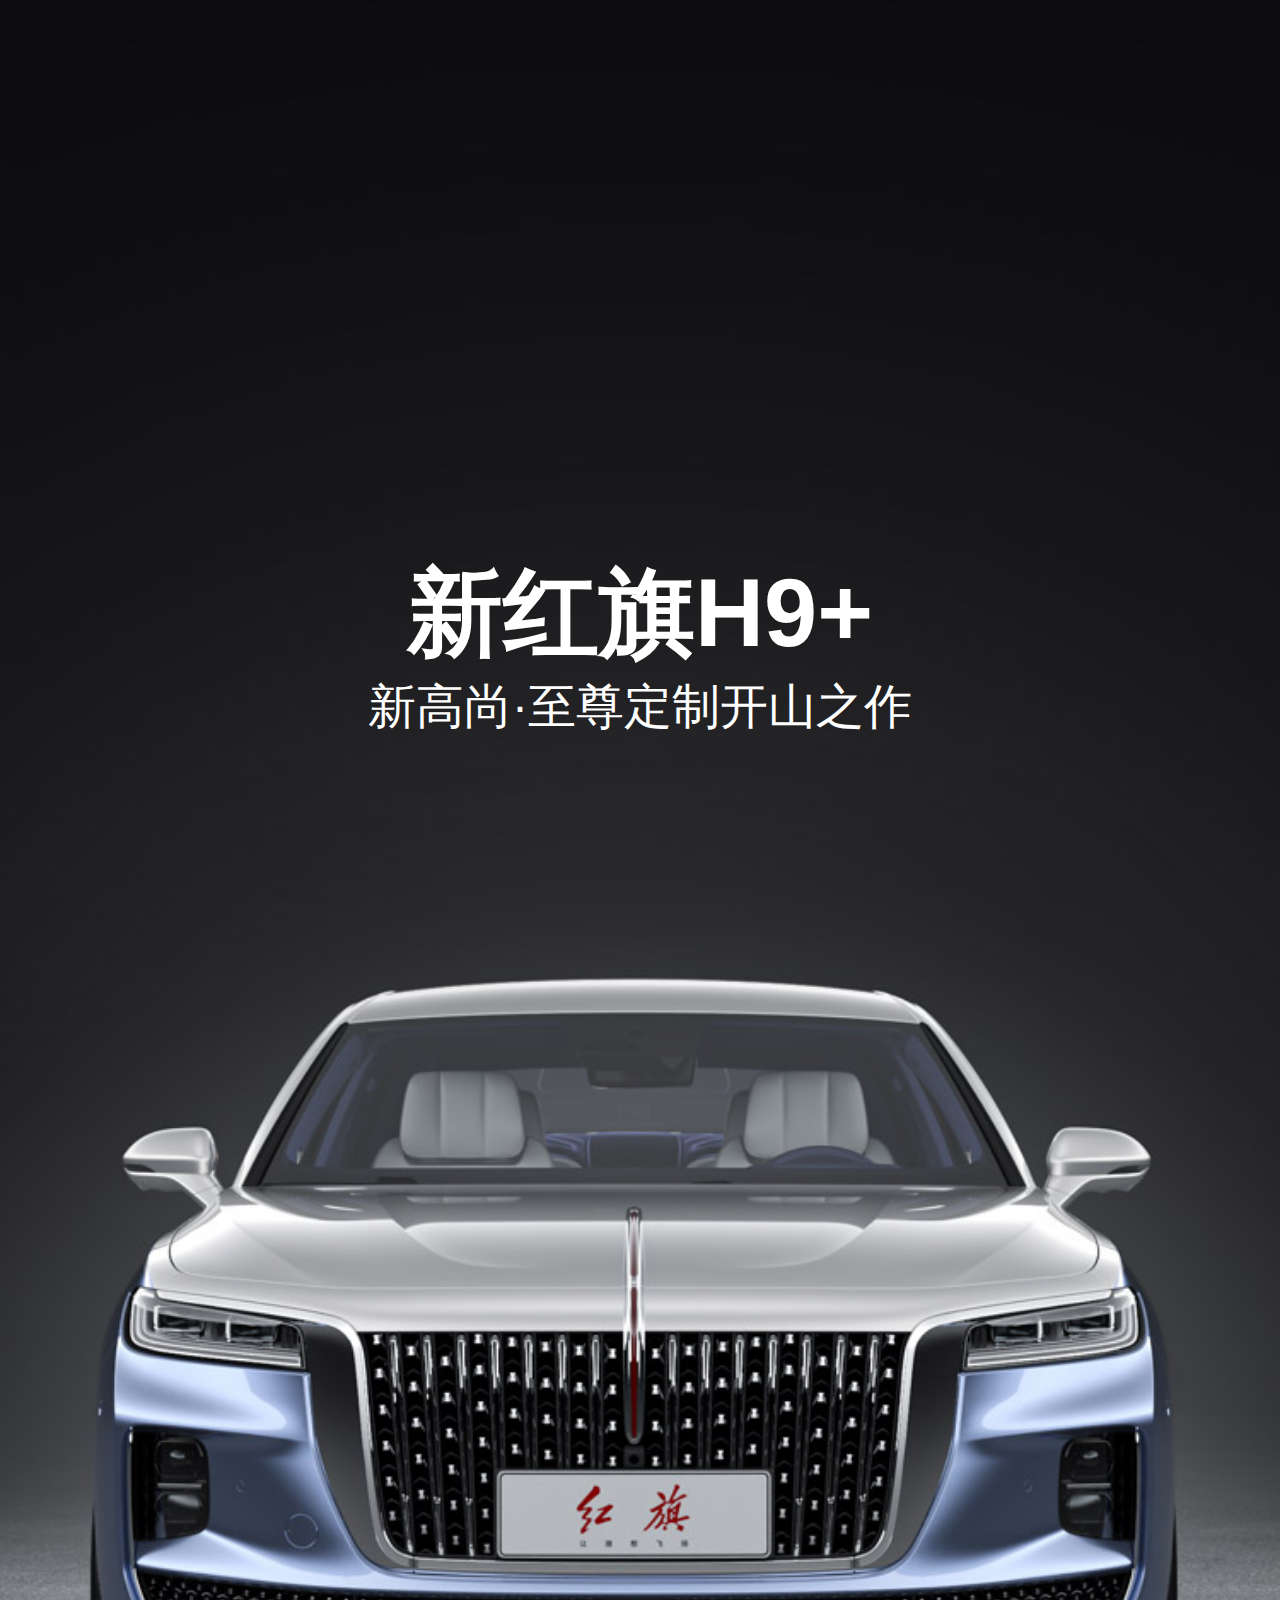
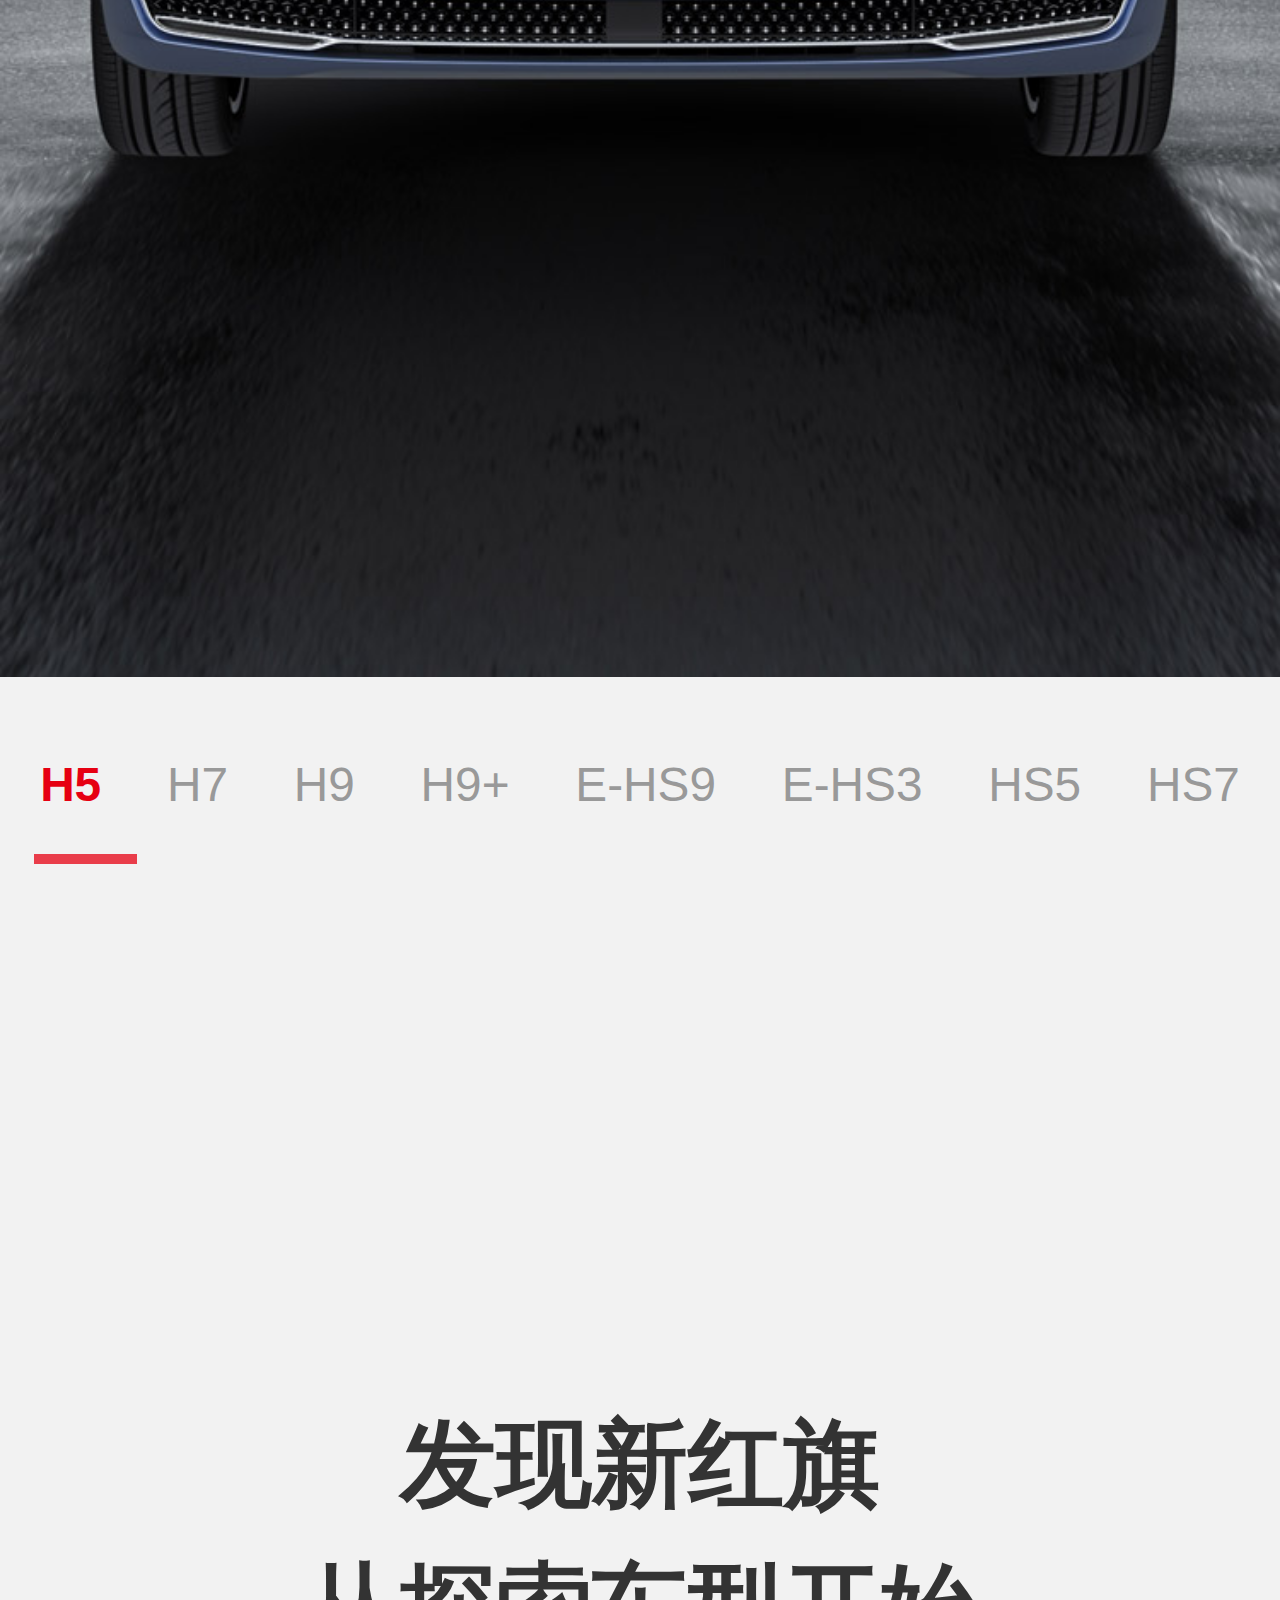
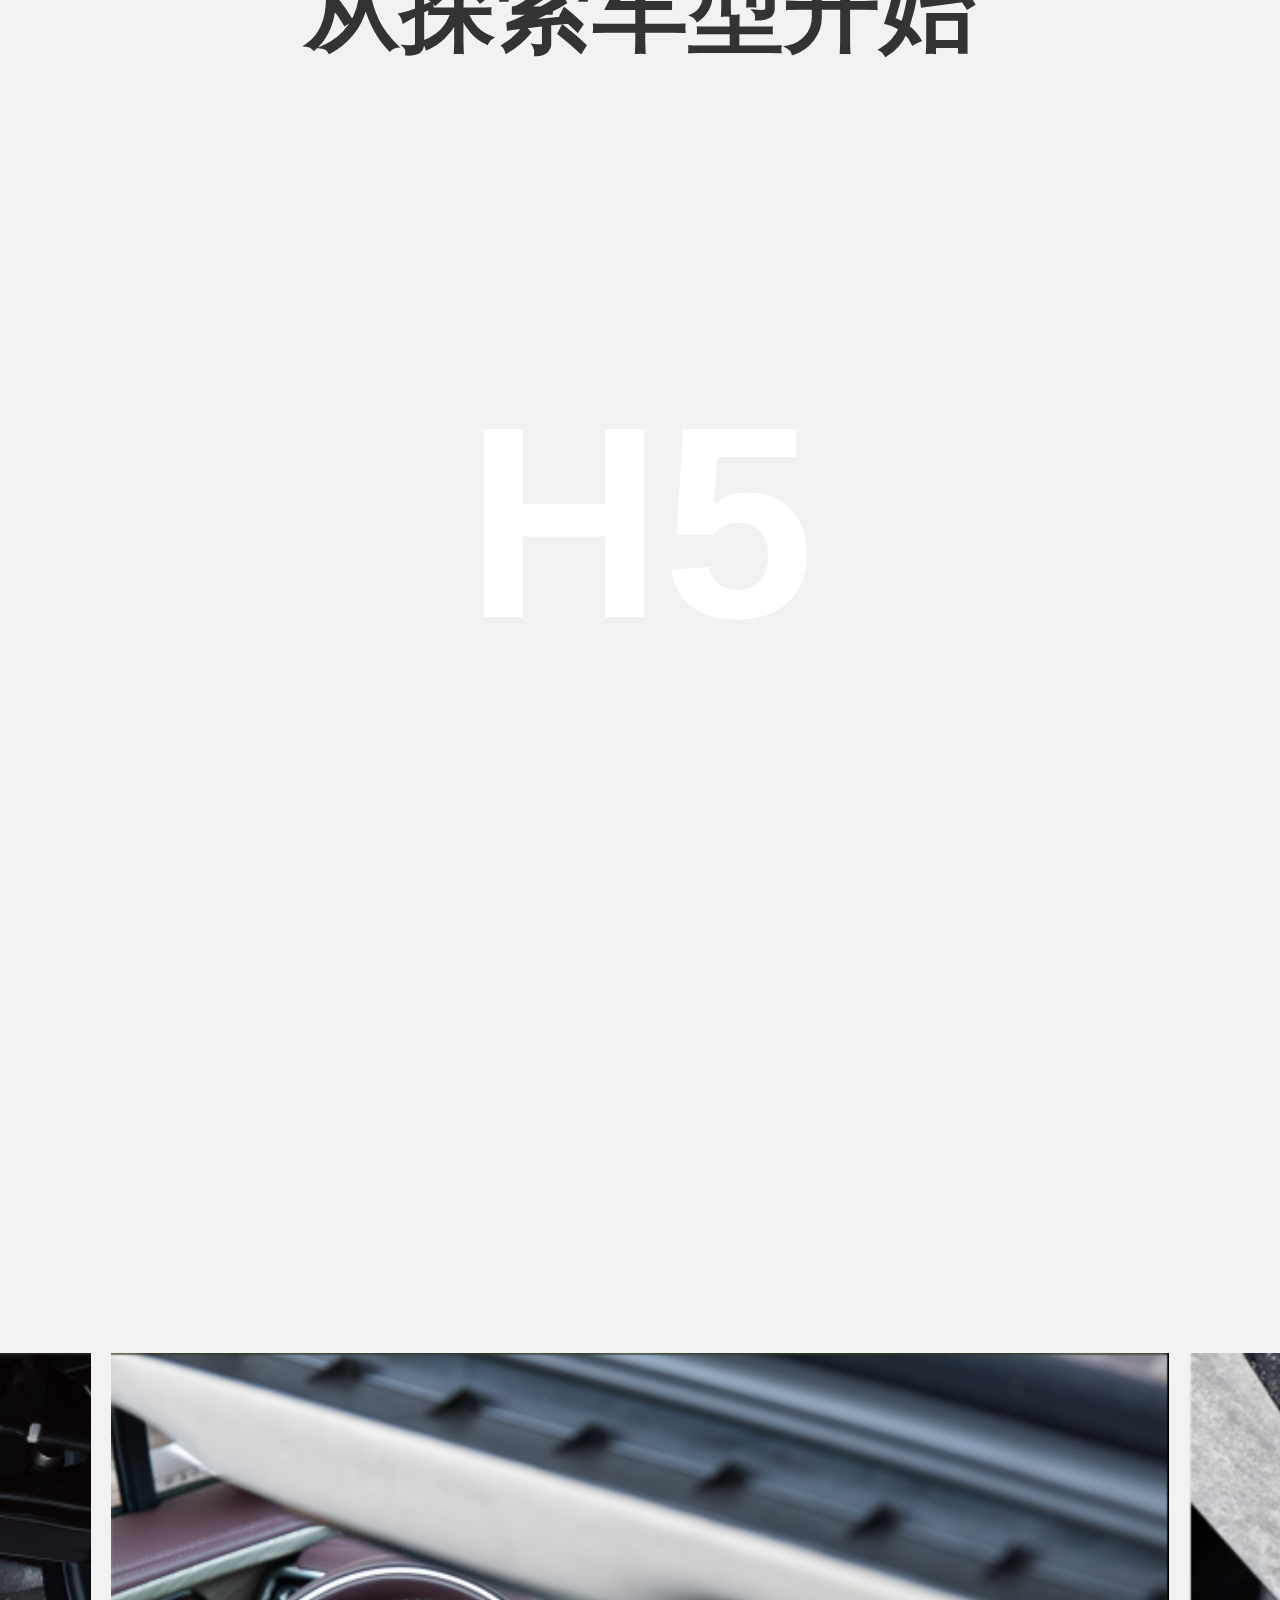
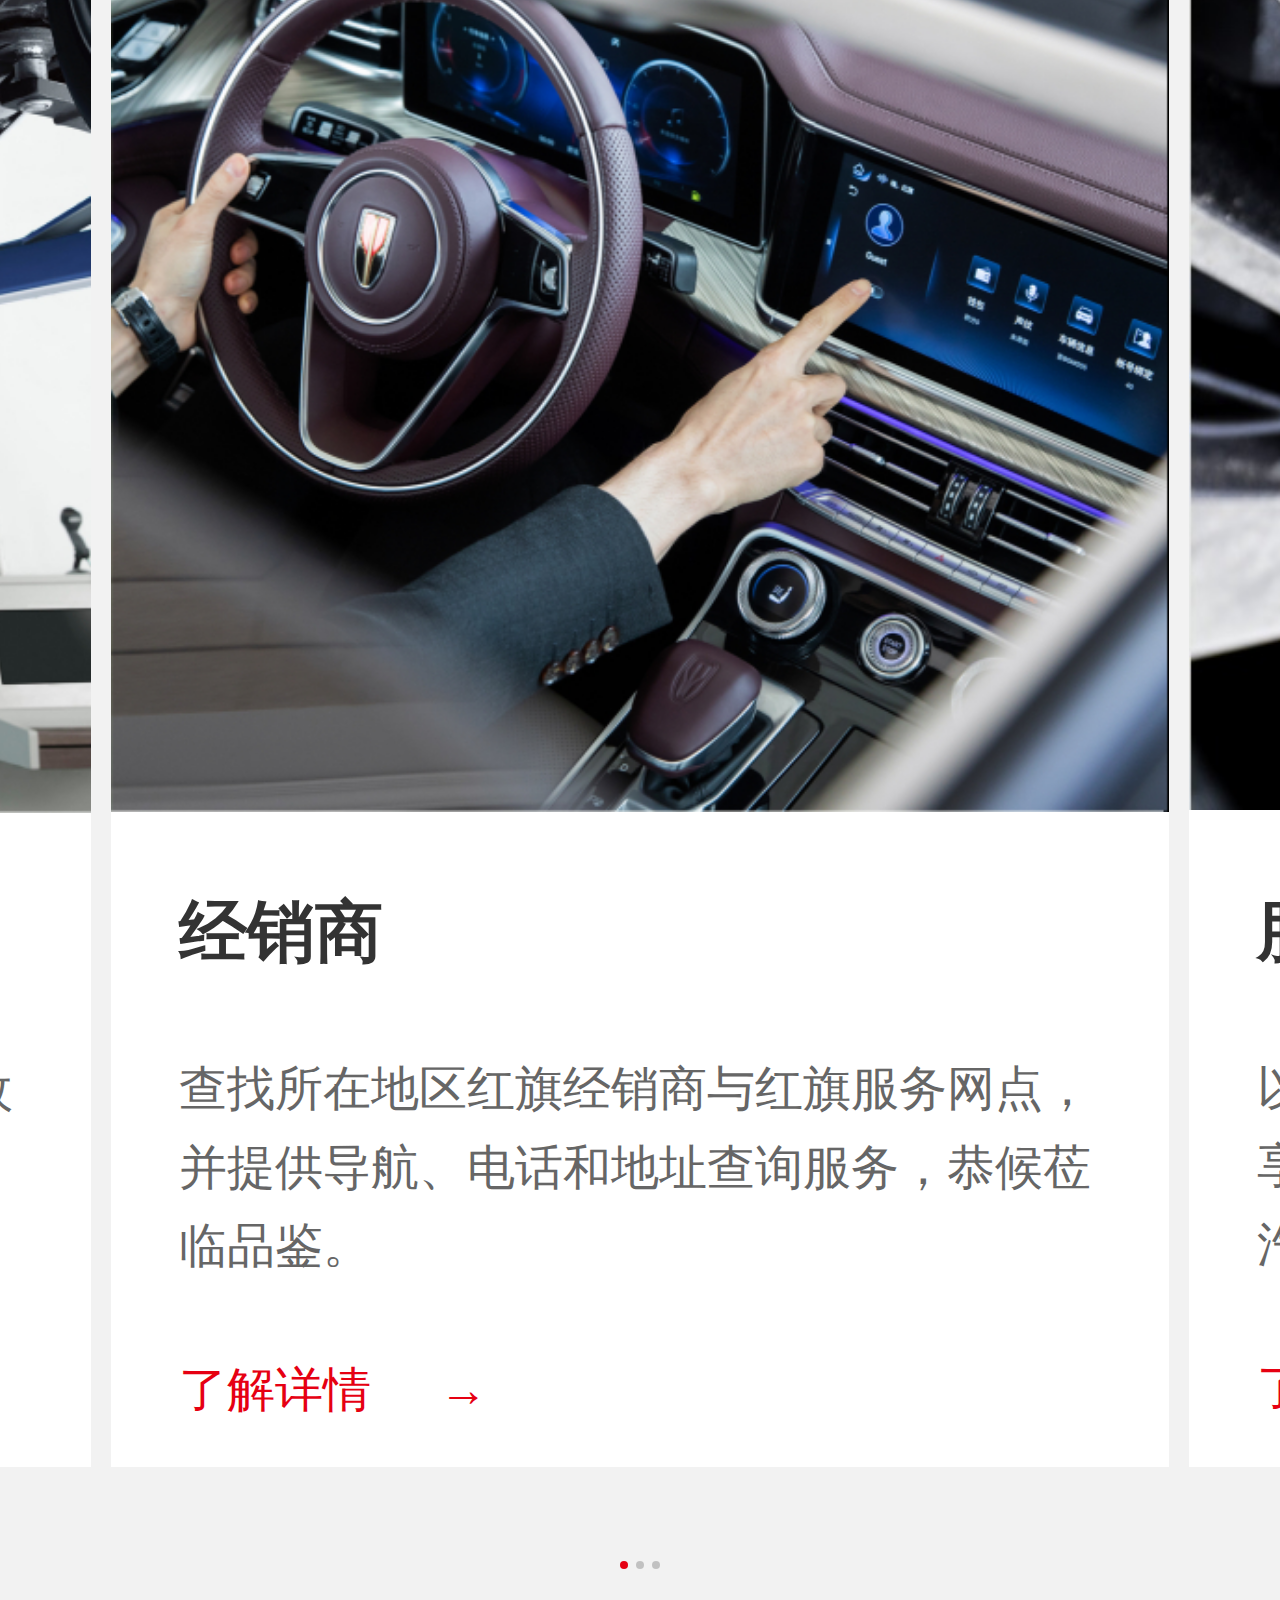
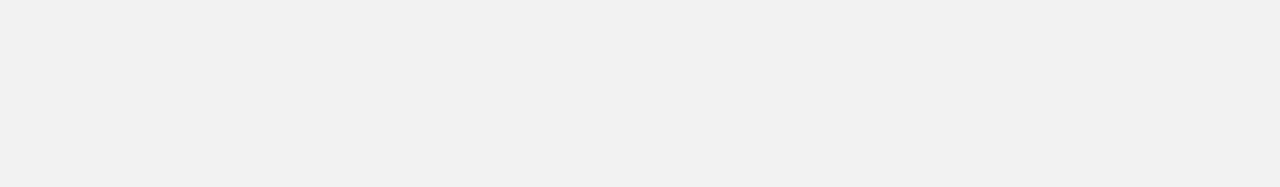
==== 首页/index.html @ 2da6f912 "'首页'" ====
<!DOCTYPE html>
<html>

<head>
    <meta charset="UTF-8">
    <meta name="viewport" content="width=device-width,initial-scale=1.0,maximum-scale=1.0,user-scalable=0">
    <meta http- equiv="X-UA-Compatible" content="ie=edge">
    <title>首页</title>
    <!-- 清除默认样式 -->
    <link rel="stylesheet" href="../css/base.css">
    <!-- 引入样式 -->
    <link rel="stylesheet" href="../css/index.css">
    <!-- 引入swiper插件 -->
    <script src="../js/swiper-4.1.6.min.js"></script>
    <link rel="stylesheet" href="../css/swiper-4.1.6.min.css">
</head>

<body>
    <div class="main_con">
        <!-- 第一栏 -->
        <div class="floor1">
            <img src="../img/h9wap.jpg" alt="">
            <div class="text_box">
                <h1>
                    新红旗H9+
                </h1>
                <p>
                    新高尚·至尊定制开山之作
                </p>
            </div>
        </div>
        <!-- 第二栏 -->
        <div class="floor2">
            <div class="floor2_con">
                <div class="fl2_tab_hea">
                    <ul>
                        <span class="tab_span"></span>
                        <li class="tab_lis">H5</li>
                        <li class="tab_lis">H7</li>
                        <li class="tab_lis">H9</li>
                        <li class="tab_lis">H9+</li>
                        <li class="tab_lis">E-HS9</li>
                        <li class="tab_lis">E-HS3</li>
                        <li class="tab_lis">HS5</li>
                        <li class="tab_lis">HS7</li>
                    </ul>
                </div>
                <div class="fl2_tab_con">
                    <div class="fl2_tab_con_lis">
                        <h1>
                            发现新红旗 <br>
                            从探索车型开始
                        </h1>
                        <h2>
                            H5
                        </h2>
                        <img src="../img/H5.png" alt="">
                    </div>
                    <div class="fl2_tab_con_lis">
                        <h1>
                            发现新红旗 <br>
                            从探索车型开始
                        </h1>
                        <h2>
                            H5
                        </h2>
                        <img src="../img/index-car02.png" alt="">
                    </div>
                    <div class="fl2_tab_con_lis">
                        <h1>
                            发现新红旗 <br>
                            从探索车型开始
                        </h1>
                        <h2>
                            H5
                        </h2>
                        <img src="../img/index_02.png" alt="">
                    </div>
                    <div class="fl2_tab_con_lis">
                        <h1>
                            发现新红旗 <br>
                            从探索车型开始
                        </h1>
                        <h2>
                            H5
                        </h2>
                        <img src="../img/homeh9p.1ea0bcef.png" alt="">
                    </div>
                    <div class="fl2_tab_con_lis">
                        <h1>
                            发现新红旗 <br>
                            从探索车型开始
                        </h1>
                        <h2>
                            H5
                        </h2>
                        <img src="../img/ehs9_2_1.png" alt="">
                    </div>
                    <div class="fl2_tab_con_lis">
                        <h1>
                            发现新红旗 <br>
                            从探索车型开始
                        </h1>
                        <h2>
                            H5
                        </h2>
                        <img src="../img/index-car04.png" alt="">
                    </div>
                    <div class="fl2_tab_con_lis">
                        <h1>
                            发现新红旗 <br>
                            从探索车型开始
                        </h1>
                        <h2>
                            H5
                        </h2>
                        <img src="../img/HS5.png" alt="">
                    </div>
                    <div class="fl2_tab_con_lis">
                        <h1>
                            发现新红旗 <br>
                            从探索车型开始
                        </h1>
                        <h2>
                            H5
                        </h2>
                        <img src="../img/HS7.png" alt="">
                    </div>
                </div>
            </div>
        </div>
        <!-- 第三栏 -->
        <div class="floor3">
            <div class="floor3_con">
                <div class="swiper-container">
                    <div class="swiper-wrapper">
                        <div class="swiper-slide">
                            <img src="../img/index_05.jpg" alt="">
                            <div class="info_data">
                                <h1>经销商</h1>
                                <div class="info-content">
                                    查找所在地区红旗经销商与红旗服务网点，并提供导航、电话和地址查询服务，恭候莅临品鉴。
                                </div>
                                <a href="" class="info-link">
                                    了解详情
                                    <i>→</i>
                                </a>
                            </div>
                        </div>
                        <div class="swiper-slide">
                            <img src="../img/index_06.jpg" alt="">
                            <div class="info_data">
                                <h1>服务理念</h1>
                                <div class="info-content">
                                    以“行理想,心服务”为口号，以“专业,安心,尊享”为理念，立志为用户创造全方位的优质汽车生活。
                                </div>
                                <a href="" class="info-link">
                                    了解详情
                                    <i>→</i>
                                </a>
                            </div>
                        </div>
                        <div class="swiper-slide">
                            <img src="../img/index_07.jpg" alt="">
                            <div class="info_data">
                                <h1>维修与保养</h1>
                                <div class="info-content">
                                    所有红旗品牌车型，都享受终身免费保修政策。
                                </div>
                                <a href="" class="info-link">
                                    了解详情
                                    <i>→</i>
                                </a>
                            </div>
                        </div>
                    </div>
                    <!-- 如果需要分页器 -->
                    <div class="swiper-pagination"></div>
                </div>
            </div>

        </div>
        <!-- 第四栏 -->
        <div class="floor4">
            <h3>红旗官方账号</h3>
            <ul class="account_info">
                <li class="account_info_lis">
                    <img src="../img/index_08.jpg" alt="">
                    <div class="bottom">
                        <span>红旗智联APP</span>
                        <i>→</i>
                    </div>
                    <div class="model-open">
                        <img src="../img/下载.png" alt="">
                    </div>
                </li>
                <li class="account_info_lis">
                    <img src="../img/index_09.jpg" alt="">
                    <div class="bottom">
                        <span>红旗官方微信</span>
                        <i>→</i>
                    </div>
                    <div class="model-open">
                        <img src="../img/code-wechat.a925e5ea.jpg" alt="">
                    </div>
                </li>
                <li class="account_info_lis">
                    <img src="../img/index_10.jpg" alt="">
                    <div class="bottom">
                        <span>红旗官方微博</span>
                        <i>→</i>
                    </div>
                    <div class="model-open">
                        <img src="../img/code-wechat.a925e5ea.jpg" alt="">
                    </div>
                </li>
                <li class="account_info_lis">
                    <img src="../img/index_11.jpg" alt="">
                    <div class="bottom">
                        <span>红旗官方抖音</span>
                        <i>→</i>
                    </div>
                    <div class="model-open">
                        <img src="../img/code-dy.58c07f44.jpg" alt="">
                    </div>
                </li>
                <li class="account_info_lis">
                    <img src="../img/index_12.jpg" alt="">
                    <div class="bottom">
                        <span>红旗空间小程序</span>
                        <i>→</i>
                    </div>
                    <div class="model-open">
                        <img src="../img/code-xcx.c282110c.jpg" alt="">
                    </div>
                </li>
                <li class="account_info_lis">
                    <img src="../img/index_13.jpg" alt="">
                    <div class="bottom">
                        <span>红旗旗仕团微信</span>
                        <i>→</i>
                    </div>
                    <div class="model-open">
                        <img src="../img/code-qishituan.5f461a00.jpg" alt="">
                    </div>
                </li>
            </ul>
        </div>
    </div>
</body>

<html>
<script src="../js/donghua.js"></script>
<script src="../js/touch.min.js"></script>
<script src="../js/index.js"></script>
<script>
    var mySwiper = new Swiper('.swiper-container', {
        direction: 'horizontal', // 切换选项
        loop: true, // 循环模式选项
        spaceBetween: 20,
        // 如果需要分页器
        pagination: {
            el: '.swiper-pagination',
            type: 'bullets',
            bulletElement: 'li',
        },

    })
</script>
---- css/base.css ----
/* 把我们所有标签的内外边距清零 */

* {
    margin: 0;
    padding: 0;
    /* css3盒子模型 */
    box-sizing: border-box;
}


/* em 和 i 斜体的文字不倾斜 */

em,
i {
    font-style: normal
}


/* 去掉li 的小圆点 */

li {
    list-style: none
}

img {
    /* border 0 照顾低版本浏览器 如果 图片外面包含了链接会有边框的问题 */
    border: 0;
    /* 取消图片底侧有空白缝隙的问题 */
    vertical-align: middle
}

button {
    /* 当我们鼠标经过button 按钮的时候，鼠标变成小手 */
    cursor: pointer
}

a {
    color: #c5c5d8;
    text-decoration: none;
}

a:hover {
    color: #bc9c50;
}

button,
input {
    /* "\5B8B\4F53" 就是宋体的意思 这样浏览器兼容性比较好 */
    font-family: Microsoft YaHei, Heiti SC, tahoma, arial, Hiragino Sans GB, "\5B8B\4F53", sans-serif;
    /* 默认有灰色边框我们需要手动去掉 */
    border: 0;
    outline: none;
}

body {
    /* CSS3 抗锯齿形 让文字显示的更加清晰 */
    -webkit-font-smoothing: antialiased;
    background-color: #fff;
    font: 12px/1.5 Microsoft YaHei, Heiti SC, tahoma, arial, Hiragino Sans GB, "\5B8B\4F53", sans-serif;
    color: #333;
}

.hide,
.none {
    display: none
}


/* 清除浮动 */

.clearfix:after {
    visibility: hidden;
    clear: both;
    display: block;
    content: ".";
    height: 0
}

.clearfix {
    *zoom: 1
}
html,body {
    font-size: 625%;
    font-family: Helvetica Neue,Helvetica,PingFang SC,Hiragino Sans GB,Microsoft YaHei,微软雅黑,Arial,sans-serif;
}
---- css/index.css ----
.main_con {
    background-color: #f2f2f2;
}
/* 第一栏 */
.floor1,
.floor2,
.floor3 {
    position: relative;
    width: 100%;
    height: 6.67rem;
}
.floor1 img {
    display: block;
    width: 100%;
    height: 100%;
    object-fit: cover;
}
.text_box {
    margin-top: .25rem;
    transition: all 1.5s ease-in-out .7s;
    position: absolute;
    width: 100%;
    text-align: center;
    z-index: 30;
    padding: 0 10px;
    opacity: 0;
    top: 20%;
    
    color: #fff;
}
.text_box h1 {
    font-size: .28rem;
}
.text_box  p {
    font-size: .14rem;
    line-height: 26px;
    padding-top: 10px;
}
.floor2 {
    padding: 0 .1rem;
}
.floor2_con {
    display: flex;
    width: 100%;
    height: 100%;
    flex-direction: column;
    align-items: center;
}
.fl2_tab_hea {
    width: 100%;
    height: 45px;
    margin: 30px 0 15px;
}
.fl2_tab_hea ul {
    position: relative;
    display: flex;
    justify-content: space-between;
}
.fl2_tab_hea ul li {
    font-size: .14rem;
    color: #999;
    padding: 0 6px;
    line-height: .4rem;
    padding-top: 0.03rem;
    border-bottom: 00.03rem solid transparent;
}
.fl2_tab_hea ul li:first-of-type {
    color: #e60012;
    font-weight: 800;
}
.fl2_tab_hea ul span {
    position: absolute;
    width: .3rem;
    left: 0;
    height: .46rem;
    border-bottom: 00.03rem solid #e93d4a;
}
.fl2_tab_con {
    position: relative;
    width: 100%;
    flex: 1;
}
.fl2_tab_con_lis {
    opacity: 0;
    position: absolute;
    top: 0;
    left: 0;
    width: 100%;
    height: 100%;
    display: flex;
    flex-direction: column;
    justify-content: center;
    align-items: center;
}
.fl2_tab_con_lis:first-of-type {
    opacity: 1;
}
.fl2_tab_con_lis h1 {
    text-align: center;
    font-size: .28rem;
    margin-bottom: .7rem;
}
.fl2_tab_con_lis h2 {
    text-align: center;
    font-size: .8rem;
    color: white;
}
.fl2_tab_con_lis img {
    width: 100%;
    transform: translateY(-12%);
}
.floor3_con {
    width: 100%;
    height: 100%;
    overflow: hidden;
}
.swiper-wrapper {
    font-size: .18rem;
}
.swiper-pagination {
    bottom: -0.3rem!important;
    display: flex;
    justify-content: center;
}
.swiper-pagination li {
    
}
.swiper-slide {
    width: 3.1rem!important;
    height: 5.02rem;
    background-color: white;
    /* margin-right: .15rem; */
}
.swiper-container {
    width: 3.1rem!important;
    height: 5.02rem;
    overflow: visible!important;
}
.swiper-pagination-bullet-active {
    background-color: #e50113!important;
}
.swiper-slide img {
    display: block;
    width: 100%;
}
.info_data {
    padding: .2rem;
}
.info_data h1 {
    font-size: .2rem;
}
.info-content {
    padding: .2rem 0;
    font-size: .14rem;
    color: #666;
    line-height: .23rem;
}
.info-link {
    font-size: .14rem;
    display: flex;
    align-items: center;
    color: #e60012;
}
.info-link i {
    margin-left: .2rem;
}
.floor4 {
    padding: .25rem .2rem;
    background-color: white;
}
.floor4 h3 {
    font-size: .28rem;
    margin-bottom: .25rem;
}
.account_info {
    width: 100%;
}
.account_info li {
    position: relative;
    box-sizing: border-box;
    overflow: hidden;
    margin-bottom: 20px;
    width: 100%;
}
.account_info li>img {
    display: block;
    width: 100%;
    height: 100%;
}
.bottom {
    transition: .4s ease;
    width: 100%;
    height: 50px;
    position: absolute;
    bottom: 0px;
    left: 0;
    display: flex;
    align-items: center;
    justify-content: space-between;
    background: rgba(77,77,77,.52);
    color: #fff;
    font-size: 14px;
    padding: 0 20px;
}
.model-open {
    transition: .4s ease;
    position: absolute;
    background-color: rgba(0,0,0,.4);
    display: flex;
    align-items: center;
    justify-content: center;
    width: 100%;
    height: 100%;
    left: 0;
    top: 0;
    opacity: 0;
}
.model-open img {
    width: auto;
    height: 70%;
}
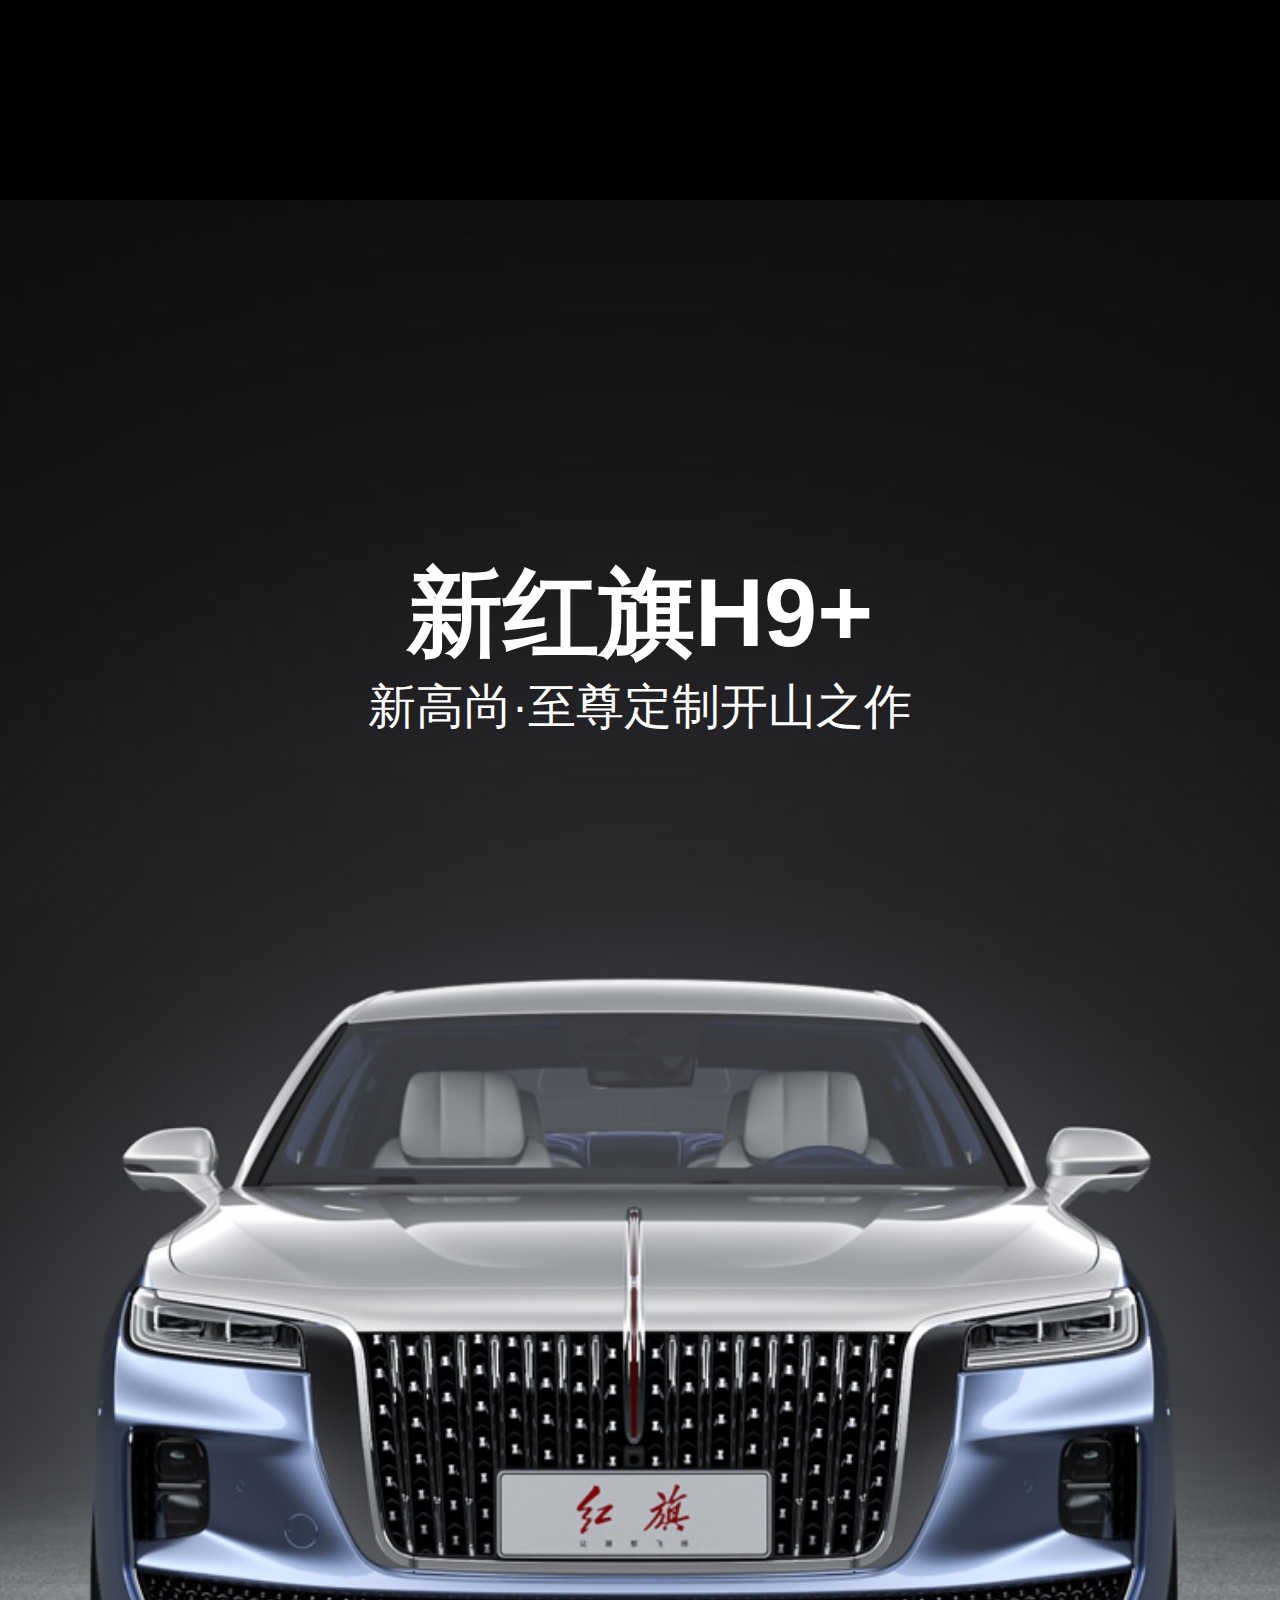
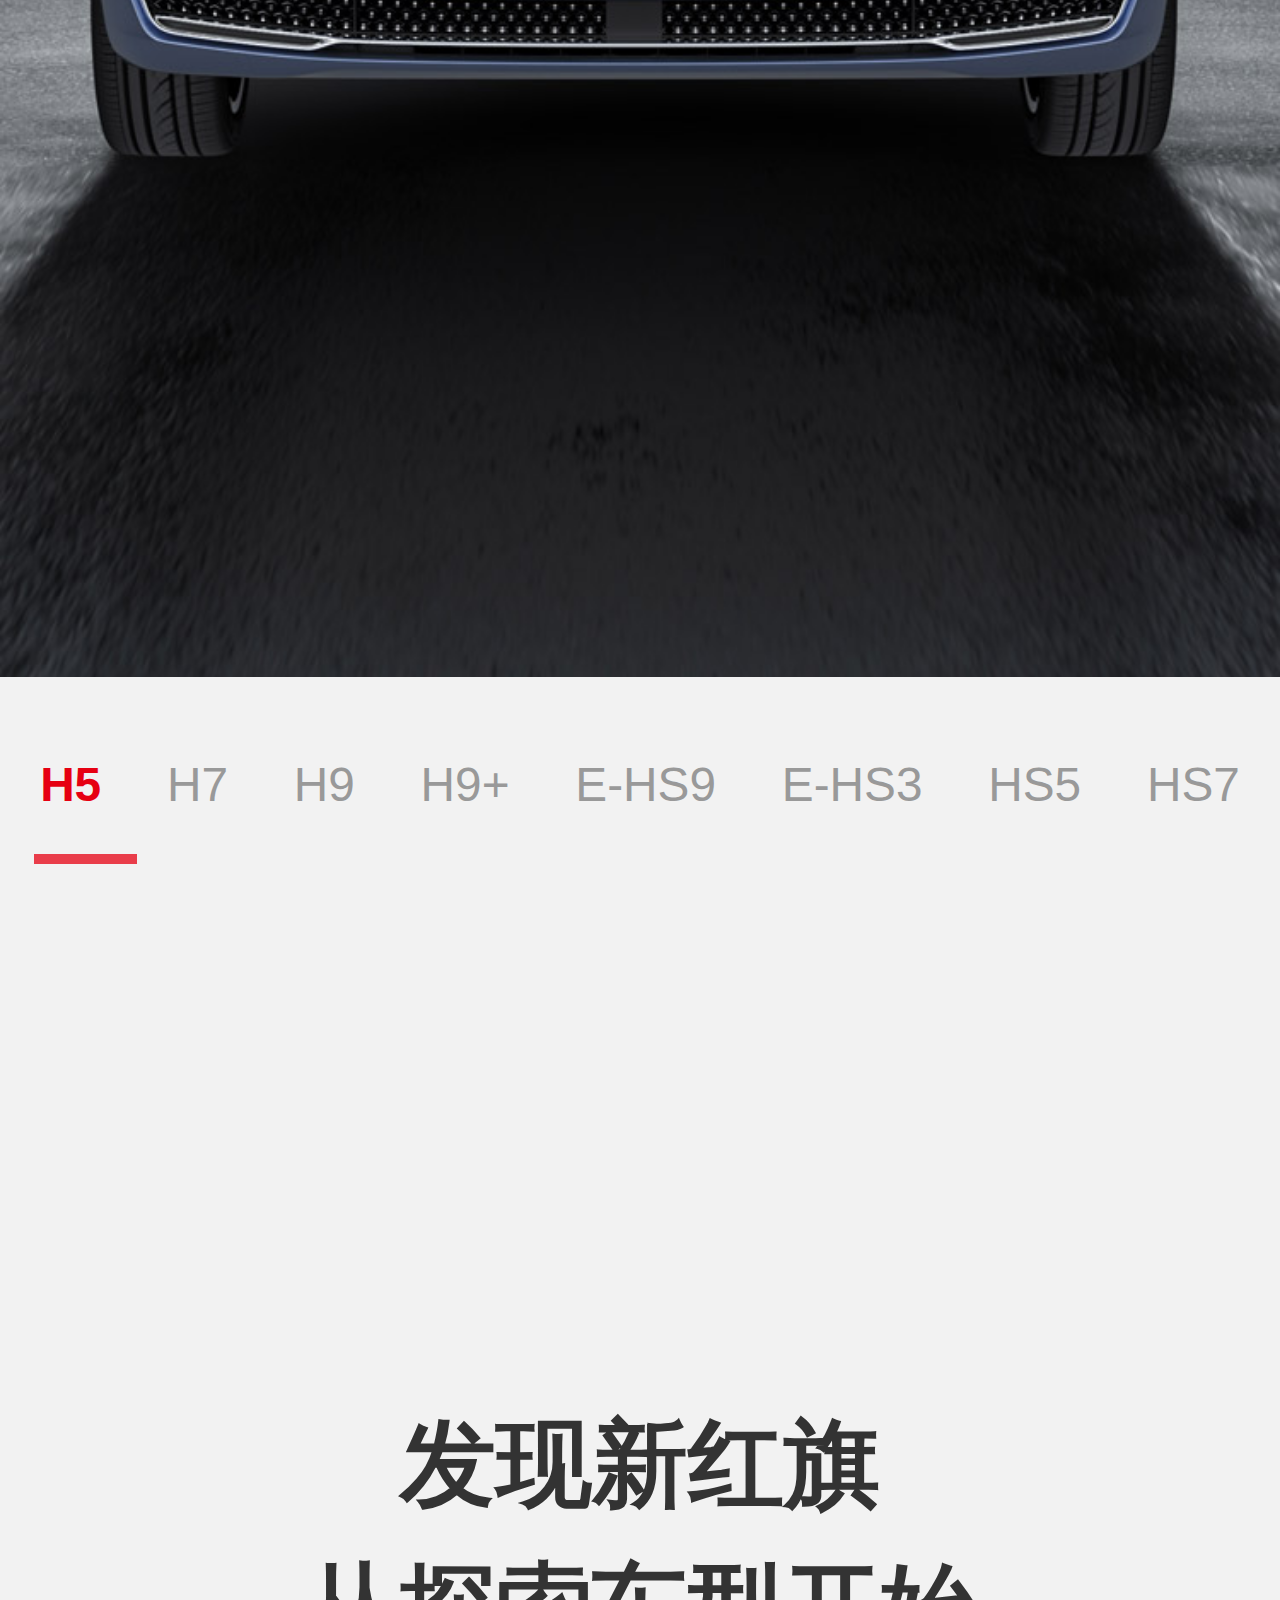
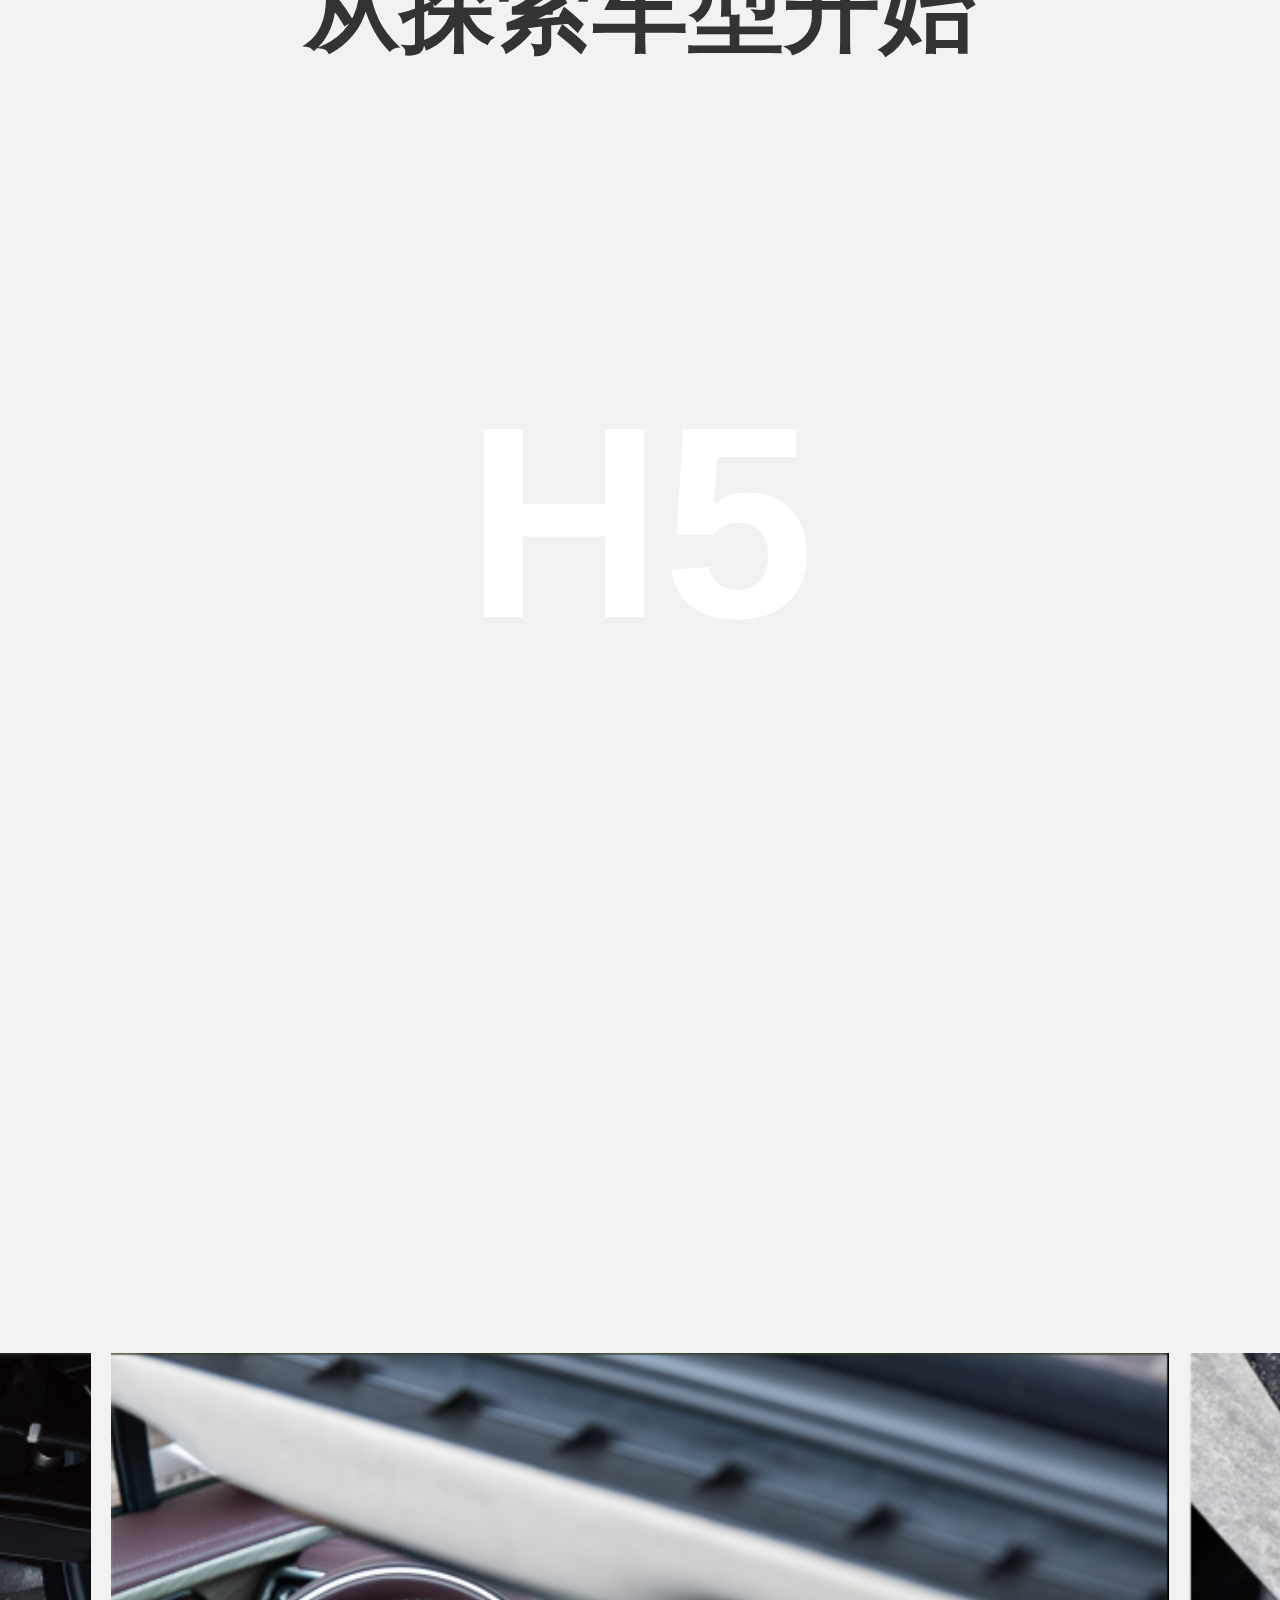
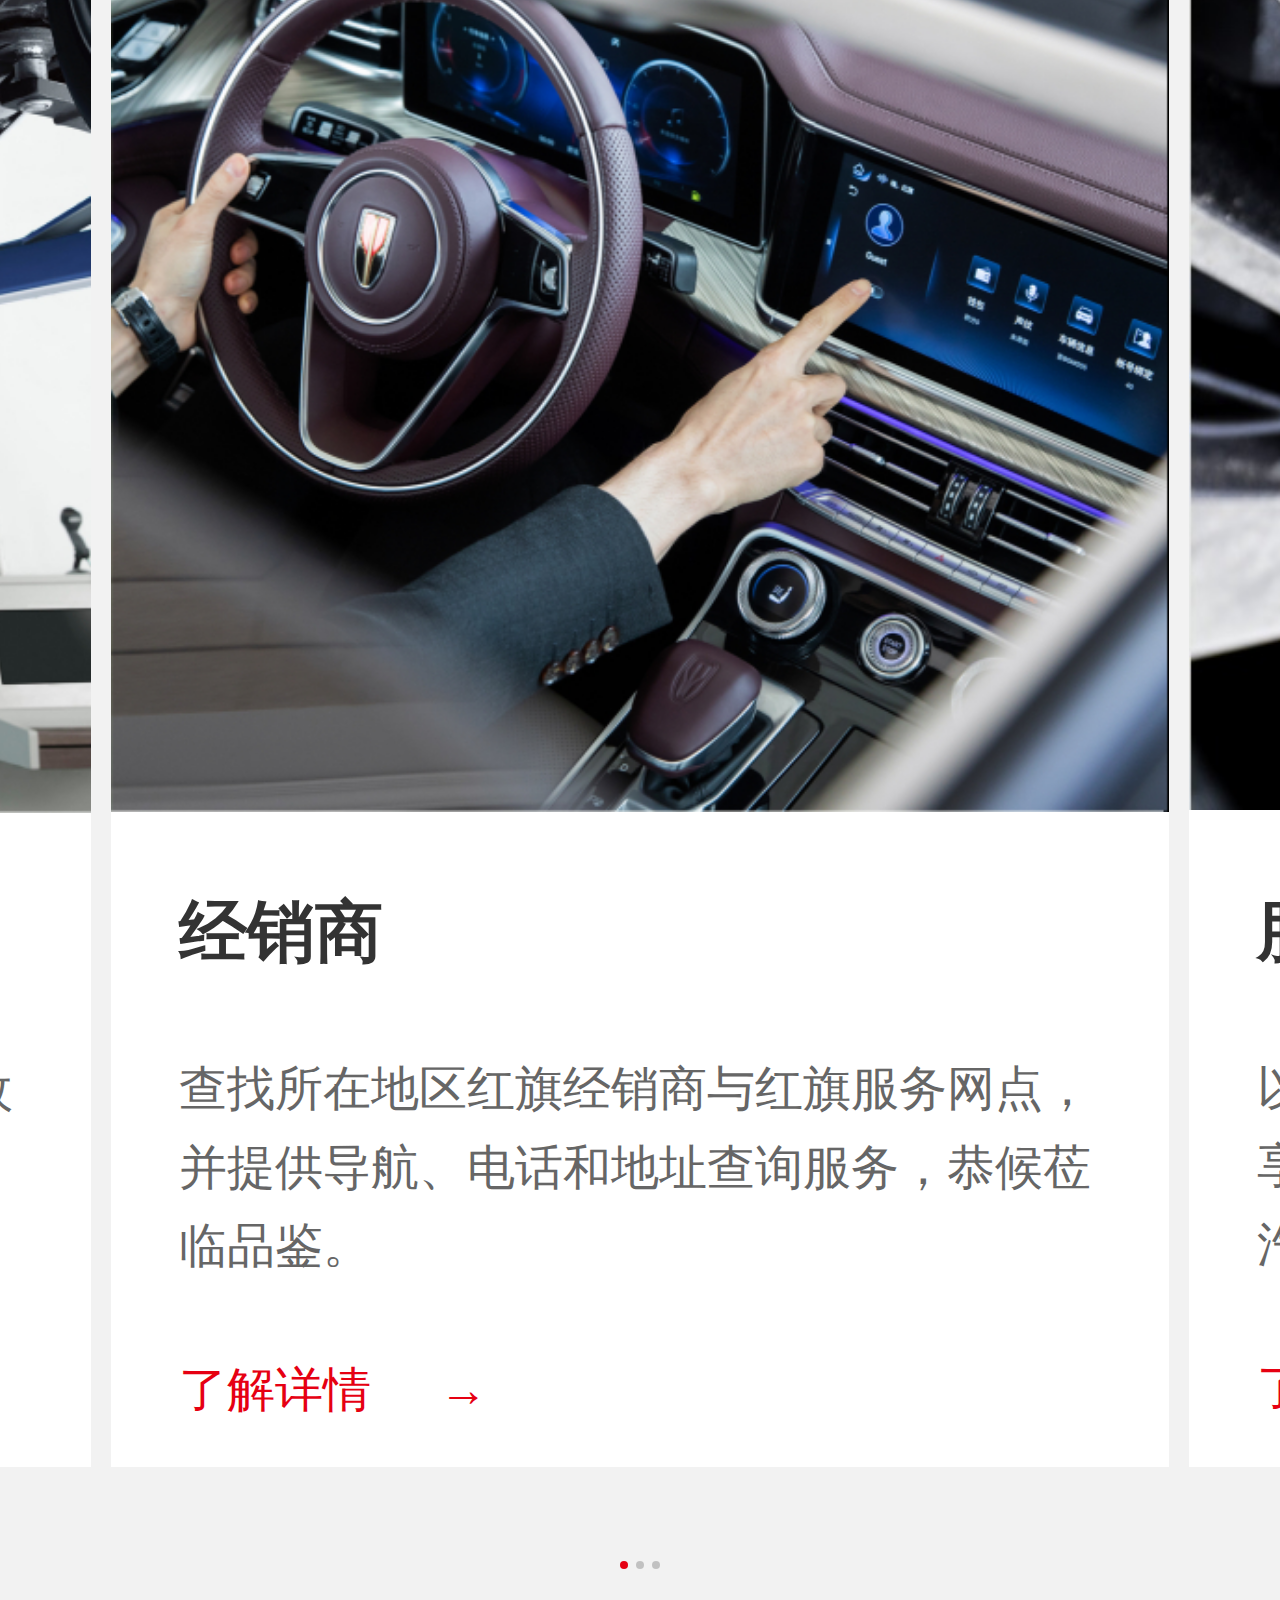
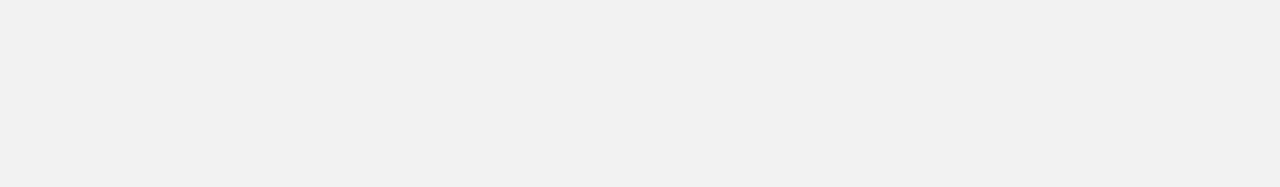
==== commit 7c946ac3: "'7.38'" ====
--- a/首页/index.html
+++ b/首页/index.html
@@ -10,13 +10,34 @@
     <link rel="stylesheet" href="../css/base.css">
     <!-- 引入样式 -->
     <link rel="stylesheet" href="../css/index.css">
+    <link rel="stylesheet" href="../css/header.css">
+    <link rel="stylesheet" href="../font_lyc/iconfont.css">
     <!-- 引入swiper插件 -->
     <script src="../js/swiper-4.1.6.min.js"></script>
     <link rel="stylesheet" href="../css/swiper-4.1.6.min.css">
 </head>
 
 <body>
+    <!-- 菜单 -->
+    <div class="menu">
+        <div class="menu_header">
+            <img src="../img/hq_logo_white.f5f39566.png" alt="">
+            <span></span>
+            <i class="icon-cuo iconfont"></i>
+        </div>
+    </div>
     <div class="main_con">
+        <!-- 韩林傻春狗头 -->
+        <div class="header-container">
+            <div class="header">
+                <span class="header-icon iconfont icon-zhankaicaidan"></span>
+                <img src="../img/hq_logo_white.f5f39566.png" alt="">
+            </div>
+            <div class="menu-text">
+                菜单
+            </div>
+        </div>
+
         <!-- 第一栏 -->
         <div class="floor1">
             <img src="../img/h9wap.jpg" alt="">
@@ -253,6 +274,7 @@
 <script src="../js/donghua.js"></script>
 <script src="../js/touch.min.js"></script>
 <script src="../js/index.js"></script>
+<script src="../js/header.js"></script>
 <script>
     var mySwiper = new Swiper('.swiper-container', {
         direction: 'horizontal', // 切换选项
--- a/css/index.css
+++ b/css/index.css
@@ -1,4 +1,5 @@
 .main_con {
+    position: relative;
     background-color: #f2f2f2;
 }
 /* 第一栏 */
--- a/css/header.css
+++ b/css/header.css
@@ -0,0 +1,53 @@
+.header-container {
+    position: absolute;
+    width: 100%;
+    top: 0;
+    z-index: 1000;
+    height: 0;
+    font-size: .14rem;
+}
+.header {
+    height: 0;
+    display: flex;
+    justify-content: space-between;
+    align-items: center;
+    margin-top: 40px;
+    padding: 0 20px;
+}
+.header span {
+    font-size: .24rem;
+}
+.header img {
+    width: .48rem;
+}
+.menu-text {
+    padding: .08rem .24rem 0;
+    font-size: .12rem;
+}
+.menu {
+    position: absolute;
+    top: -700px;
+    left: 0;
+    width: 100%;
+    height: 100%;
+    background-color: #000000;
+    transition: all .5s;
+    z-index: 2060;
+}
+.menu_header {
+    position: relative;
+    margin-bottom: .15rem;
+    padding: .28rem .2rem .25rem;
+    border-bottom: 1px solid #444;
+    display: flex;
+}
+.menu_header  img {
+    position: absolute;
+    display: block;
+    width: .48rem!important;
+}
+.menu_header  i {
+    font-size: 24px;
+    margin-left: 300px;
+    color: white;
+}--- a/font_lyc/iconfont.css
+++ b/font_lyc/iconfont.css
@@ -0,0 +1,27 @@
+@font-face {
+  font-family: "iconfont"; /* Project id 2897666 */
+  src: url('iconfont.woff2?t=1635335727323') format('woff2'),
+       url('iconfont.woff?t=1635335727323') format('woff'),
+       url('iconfont.ttf?t=1635335727323') format('truetype');
+}
+
+.iconfont {
+  font-family: "iconfont" !important;
+  font-size: 16px;
+  font-style: normal;
+  -webkit-font-smoothing: antialiased;
+  -moz-osx-font-smoothing: grayscale;
+}
+
+.icon-zhankaicaidan:before {
+  content: "\e624";
+}
+
+.icon-cuo:before {
+  content: "\e63f";
+}
+
+.icon-arrow-down:before {
+  content: "\e610";
+}
+
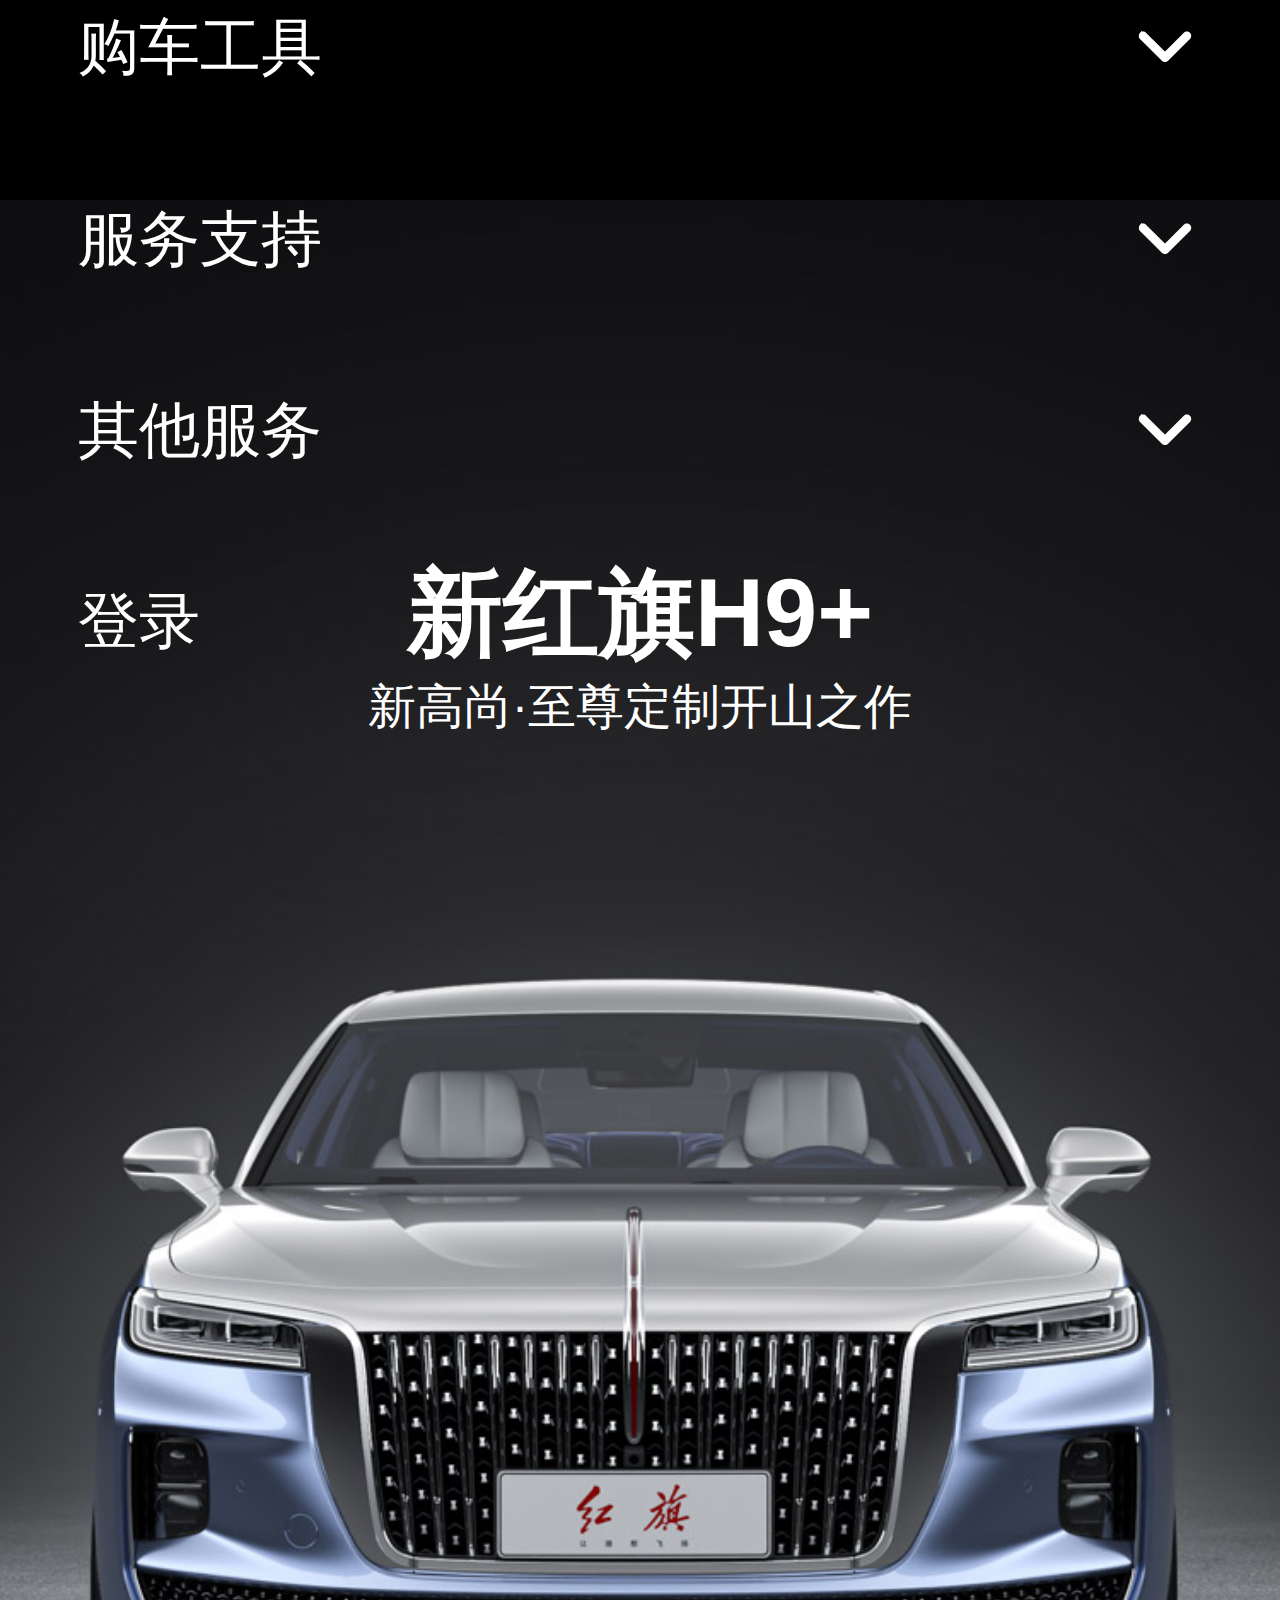
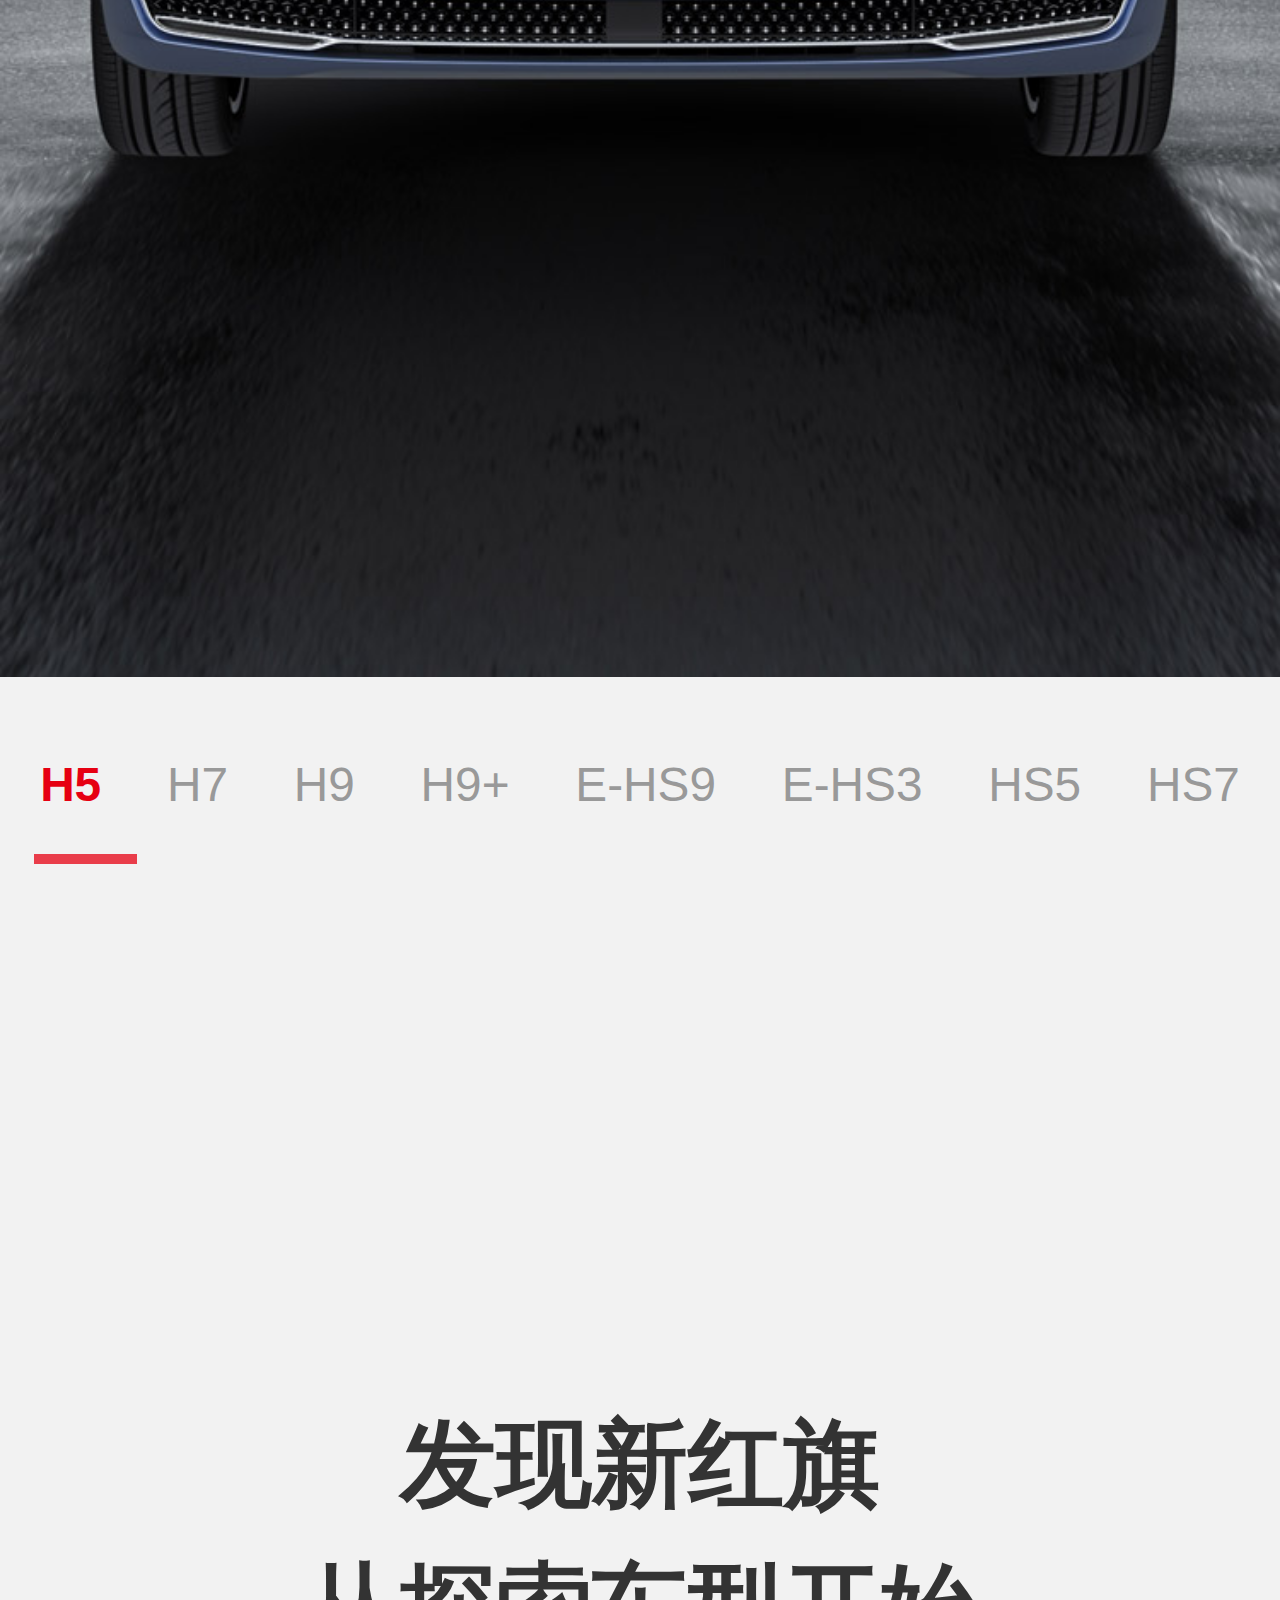
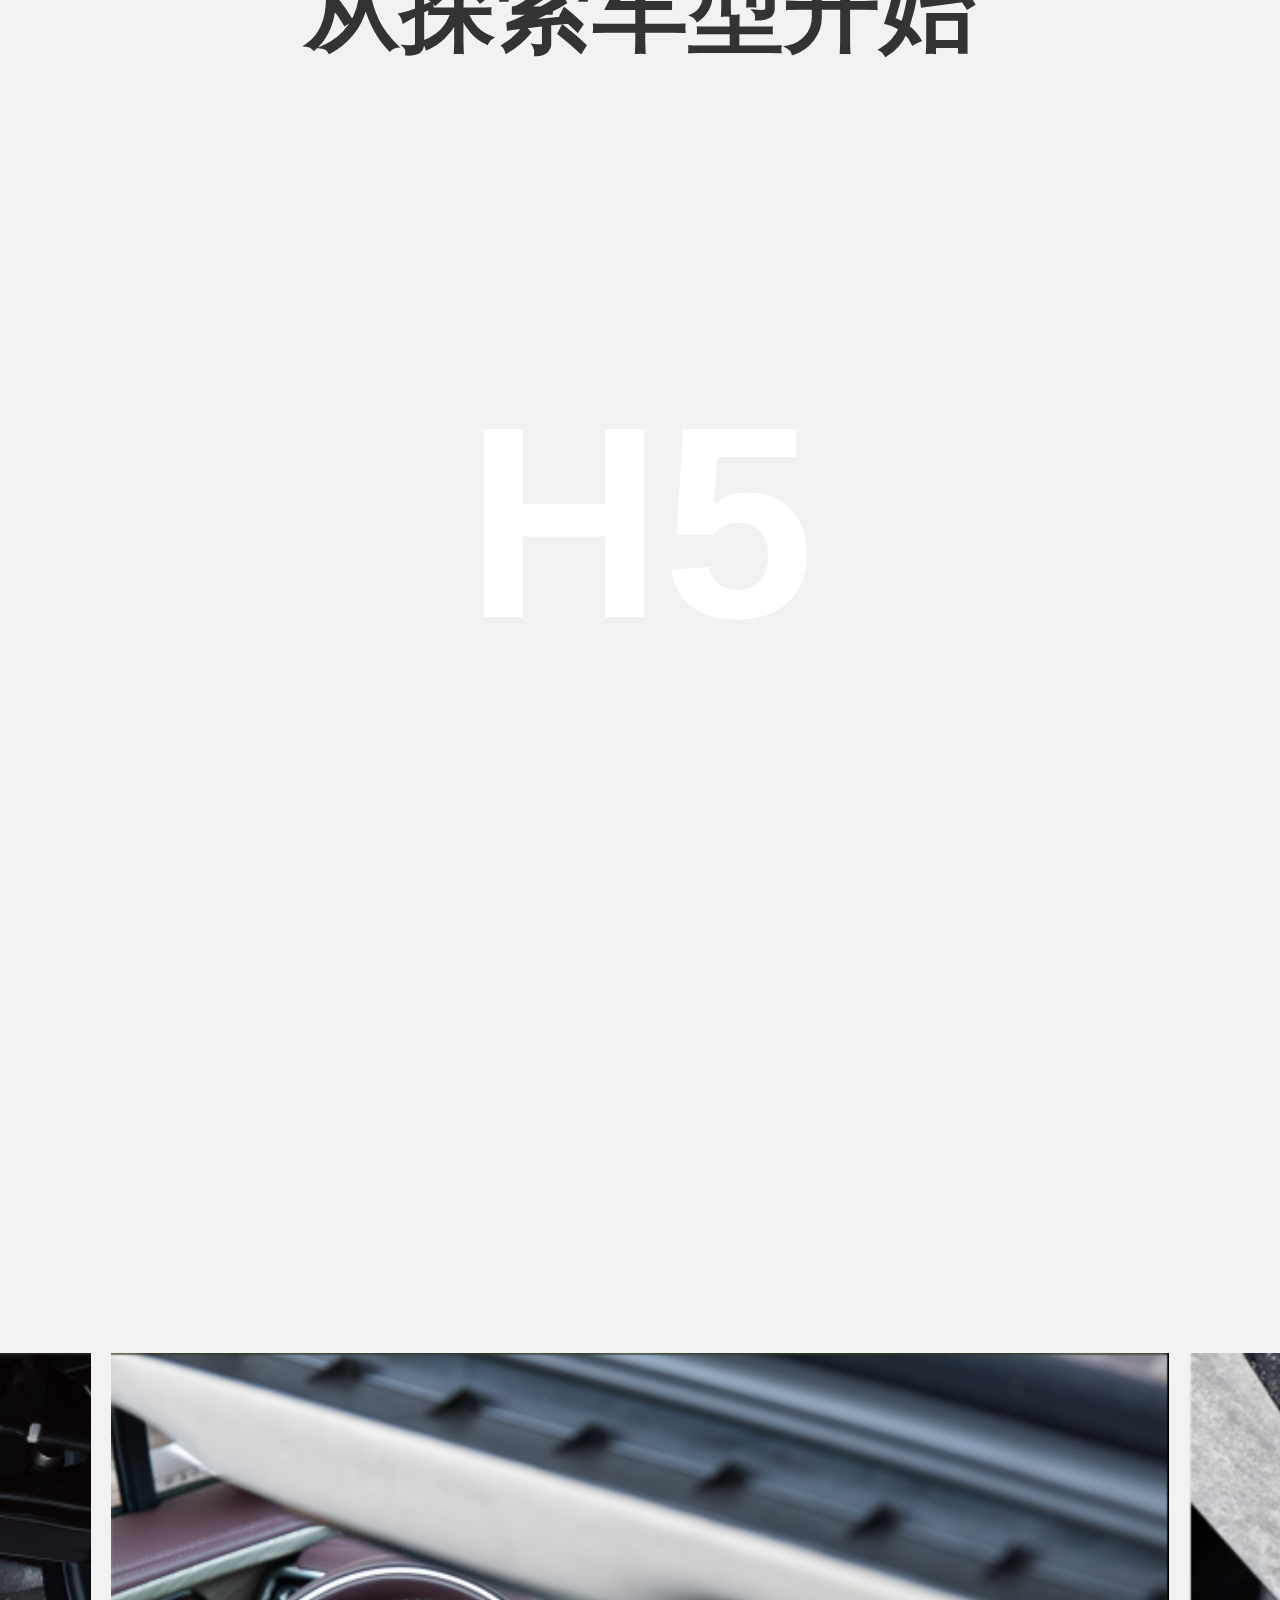
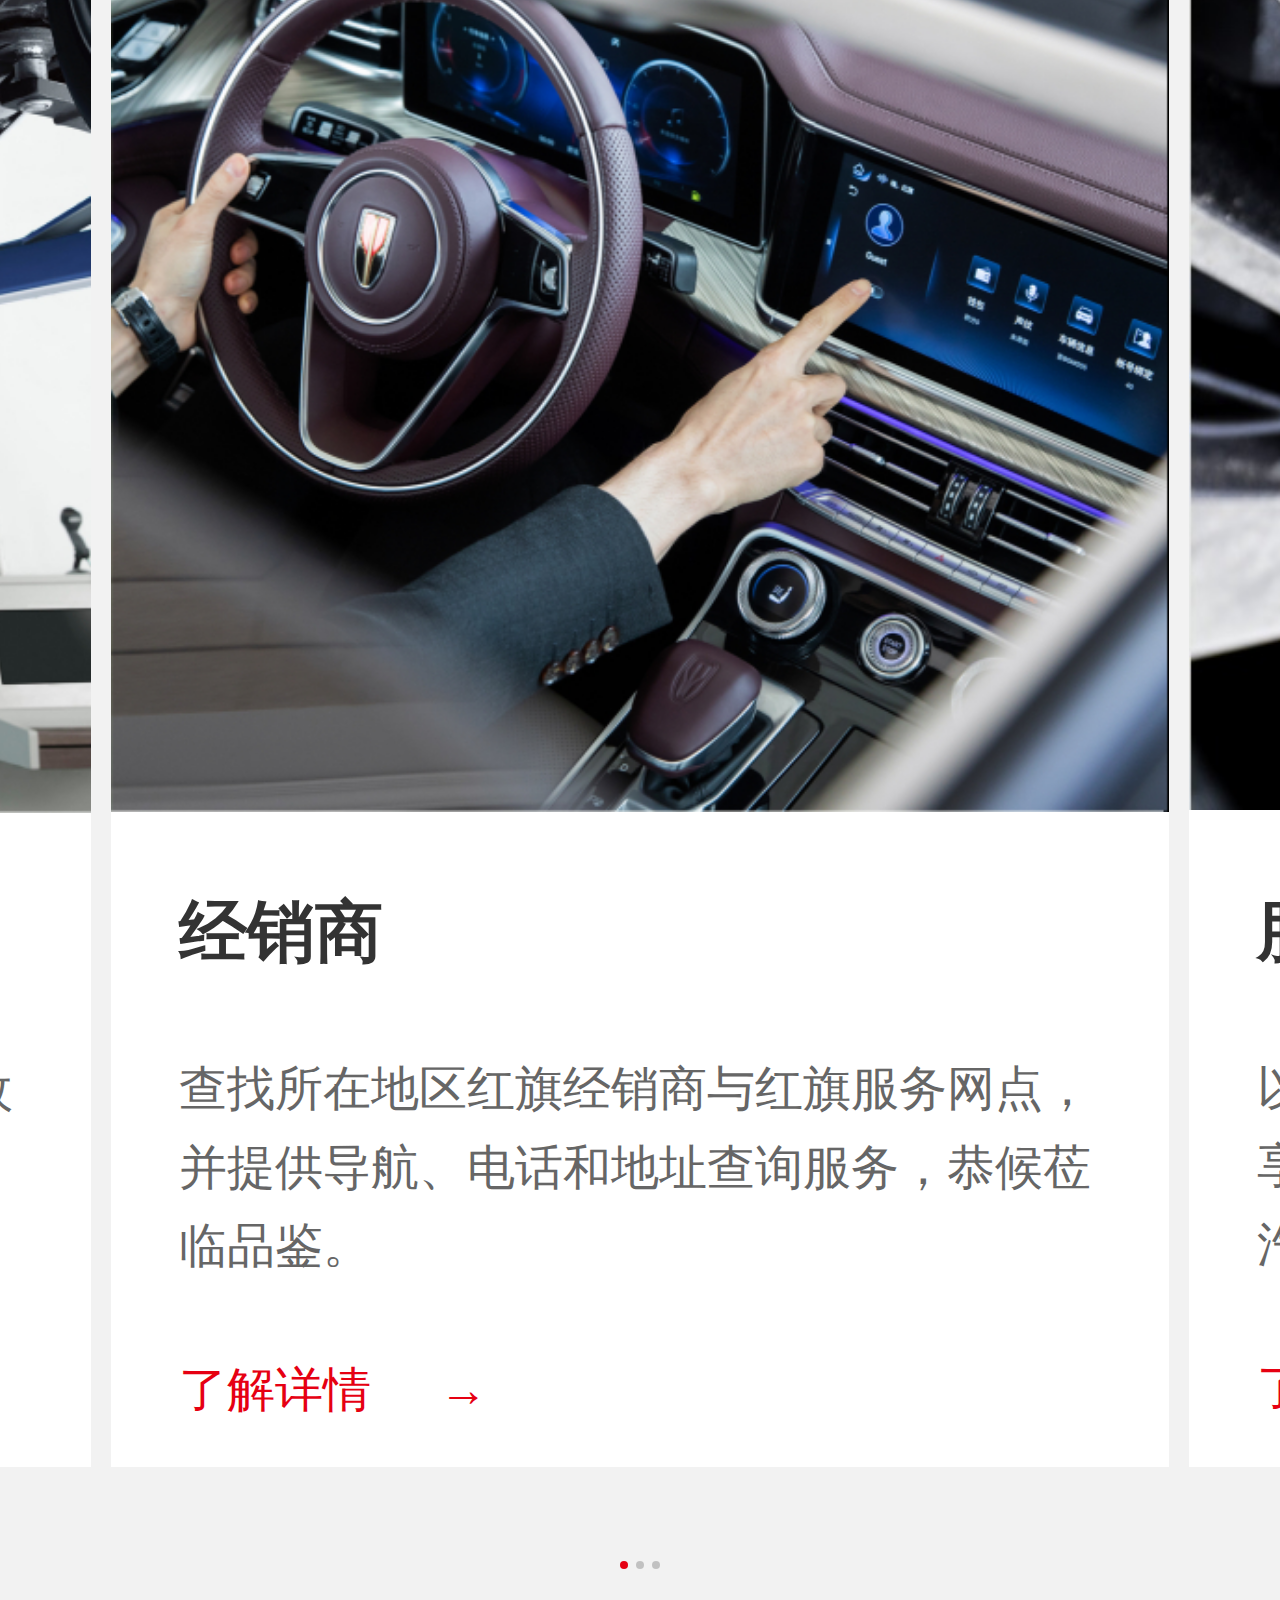
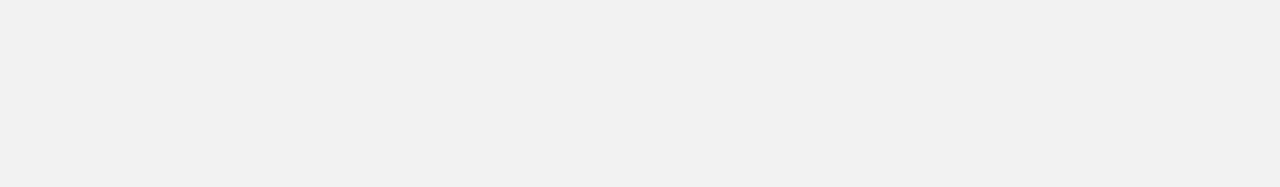
==== commit 5cdbfd7d: "'顶部菜单'" ====
--- a/首页/index.html
+++ b/首页/index.html
@@ -15,6 +15,8 @@
     <!-- 引入swiper插件 -->
     <script src="../js/swiper-4.1.6.min.js"></script>
     <link rel="stylesheet" href="../css/swiper-4.1.6.min.css">
+    <!-- 引入Jquery插件 -->
+    <script src="../js/jquery-1.11.0.min.js"></script>
 </head>
 
 <body>
@@ -25,7 +27,52 @@
             <span></span>
             <i class="icon-cuo iconfont"></i>
         </div>
+        <div class="menu_body">
+            <ul>
+
+                <li>
+                    <a href="#">首页</a>
+                </li>
+                <li class="menu_body_lis">
+                    <a href="#">车型 <span class="iconfont  icon-arrow-down "></span></a>
+                    <ol class="menu_body_lis_ol" style="display: none;">
+                        <li><a href="">H9+</a></li>
+                        <li><a href="">E-HS9</a></li>
+                        <li><a href="">H9</a></li>
+                        <li><a href="">H7</a></li>
+                        <li><a href="">H5</a></li>
+                    </ol>
+                </li>
+                <li class="menu_body_lis">
+                    <a href="#">购车工具 <span class="iconfont  icon-arrow-down "></span></a>
+                    <ol class="menu_body_lis_ol" style="display: none;">
+                        <li><a href="">预约试驾</a></li>
+                        <li><a href="">购车计算器</a></li>
+                    </ol>
+                </li>
+                <li class="menu_body_lis">
+                    <a href="#">服务支持 <span class="iconfont  icon-arrow-down "></span></a>
+                    <ol class="menu_body_lis_ol" style="display: none;">
+                        <li><a href="">服务理念</a></li>
+                        <li><a href="">维修与保养</a></li>
+                        <li><a href="">经销商查询 </a></li>
+                    </ol>
+                </li>
+                <li class="menu_body_lis">
+                    <a href="#">其他服务 <span class="iconfont  icon-arrow-down "></span></a>
+                    <ol class="menu_body_lis_ol" style="display: none;">
+                        <li><a href="">品牌资讯 </a></li>
+                        <li><a href="">预定购车 </a></li>
+                        <li><a href="">精品商城 </a></li>
+                    </ol>
+                </li>
+                <li>
+                    <a href="#">登录</a>
+                </li>
+            </ul>
+        </div>
     </div>
+    <!-- 首页主体 -->
     <div class="main_con">
         <!-- 韩林傻春狗头 -->
         <div class="header-container">
@@ -268,6 +315,7 @@
             </ul>
         </div>
     </div>
+    <!--  -->
 </body>
 
 <html>
--- a/css/header.css
+++ b/css/header.css
@@ -33,6 +33,9 @@
     background-color: #000000;
     transition: all .5s;
     z-index: 2060;
+    display: flex;
+    flex-direction: column;
+
 }
 .menu_header {
     position: relative;
@@ -50,4 +53,48 @@
     font-size: 24px;
     margin-left: 300px;
     color: white;
+}
+.menu_body {
+    flex: 1;
+    width: 100%;
+}
+.menu_body ul {
+    display: flex;
+    padding: 0 10px 10px;
+    flex-direction: column;
+}
+.menu_body ul li a {
+    display: flex;
+    justify-content: space-between;
+    width: 100%;
+    height: .56rem;
+    line-height: .56rem;
+    padding: 0 .2rem;
+    font-size: .18rem;
+    color: white;
+}
+.menu_body ul li a span {
+    font-size: .22rem;
+    font-weight: 900;
+}
+.menu_body_lis ol {
+    display: none;
+    padding: 0 .45rem;
+    background-color: #000000;
+}
+.menu_body_lis ol li {
+    width: 100%;
+    height: .5rem;
+}
+.menu_body_lis ol li a {
+    display: block;
+    width: 100%;
+    height: 100%;
+}
+.menu_down {
+    
+    transform: rotate(-180deg);
+}
+.icon-arrow-down {
+    transition: all .5s;
 }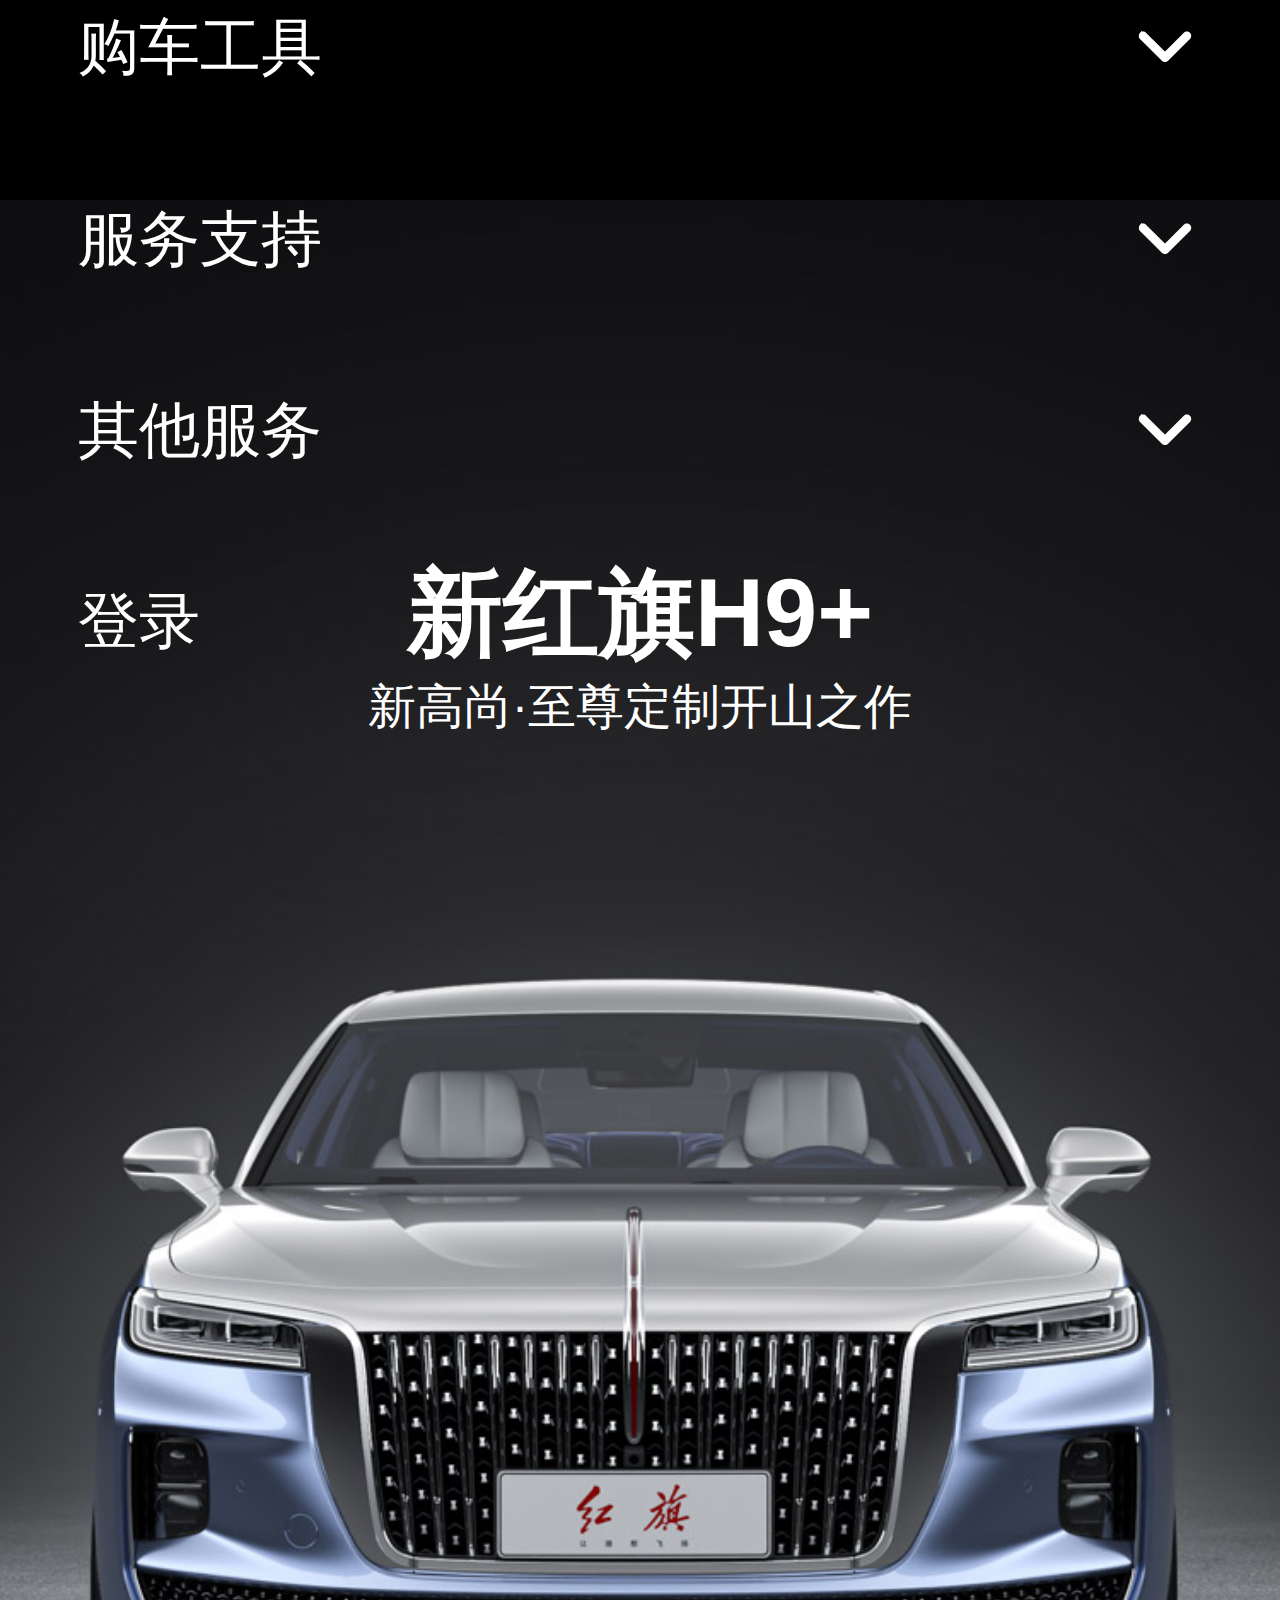
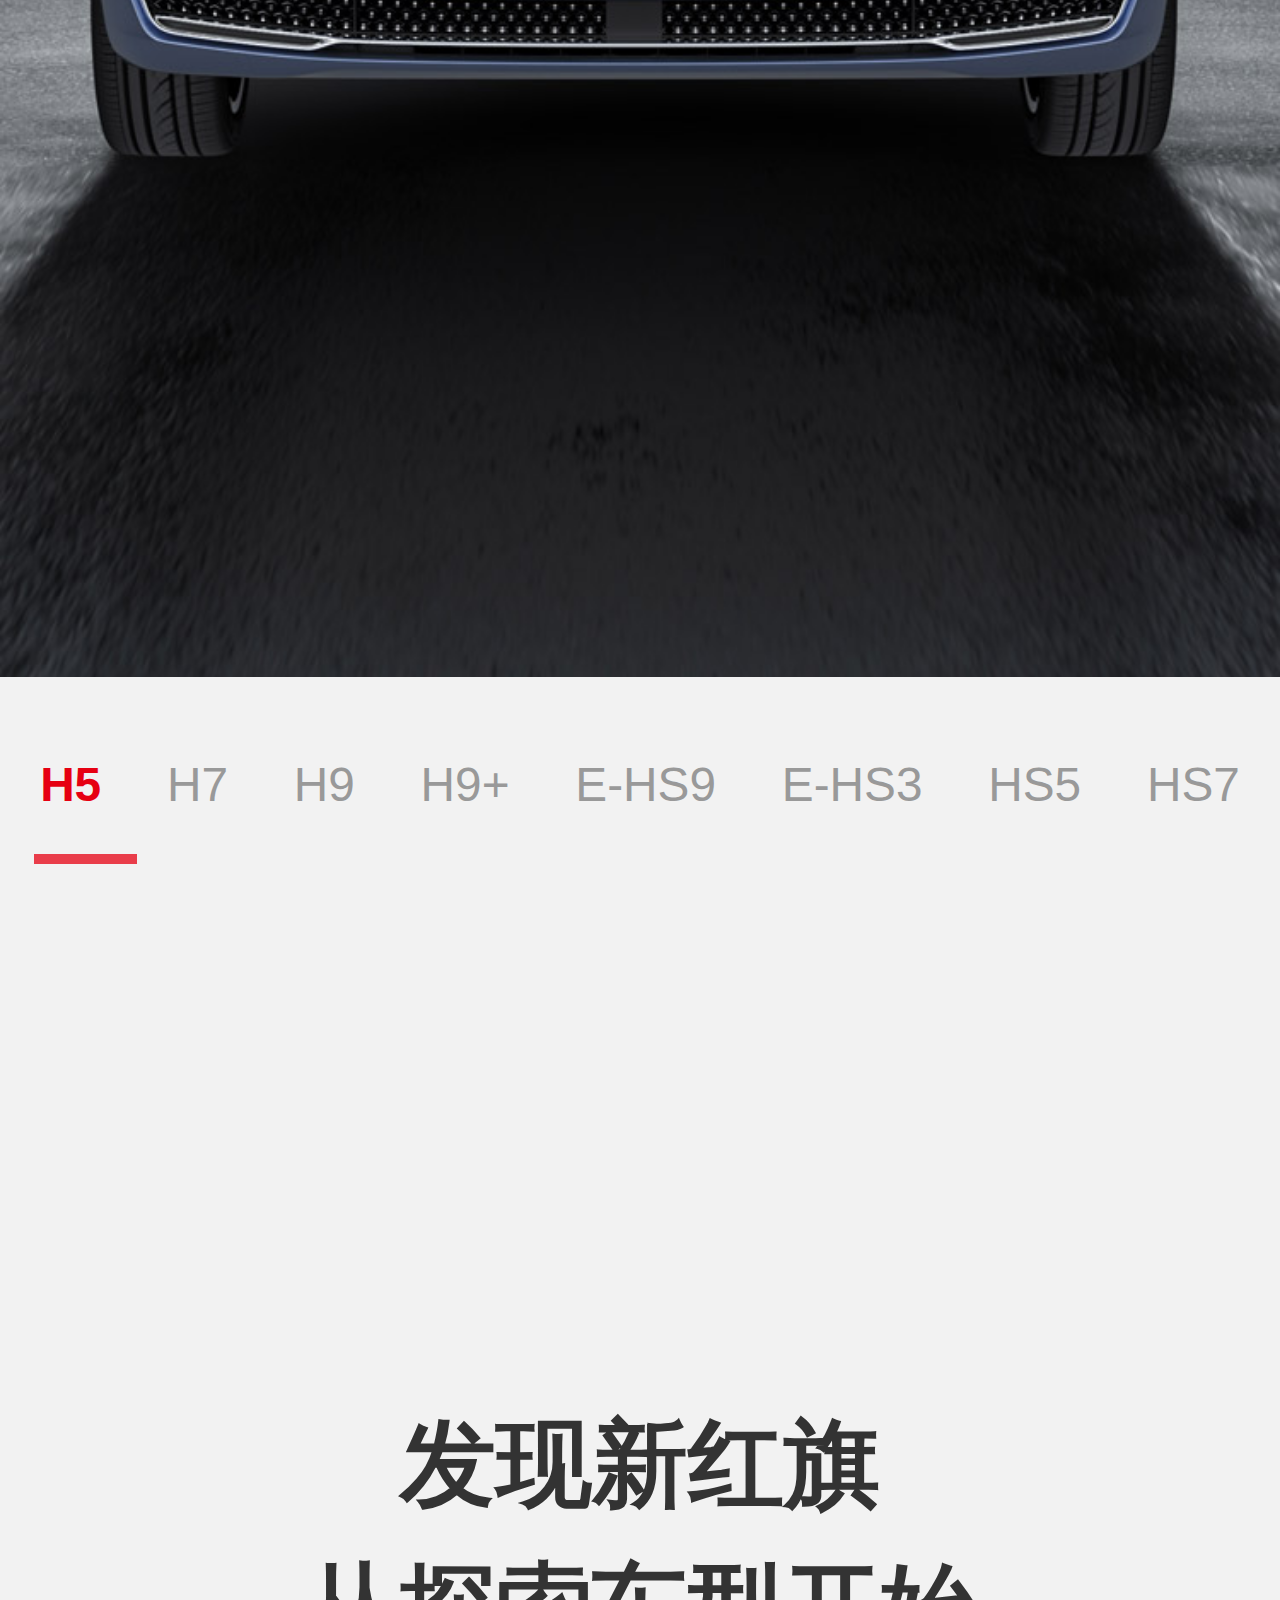
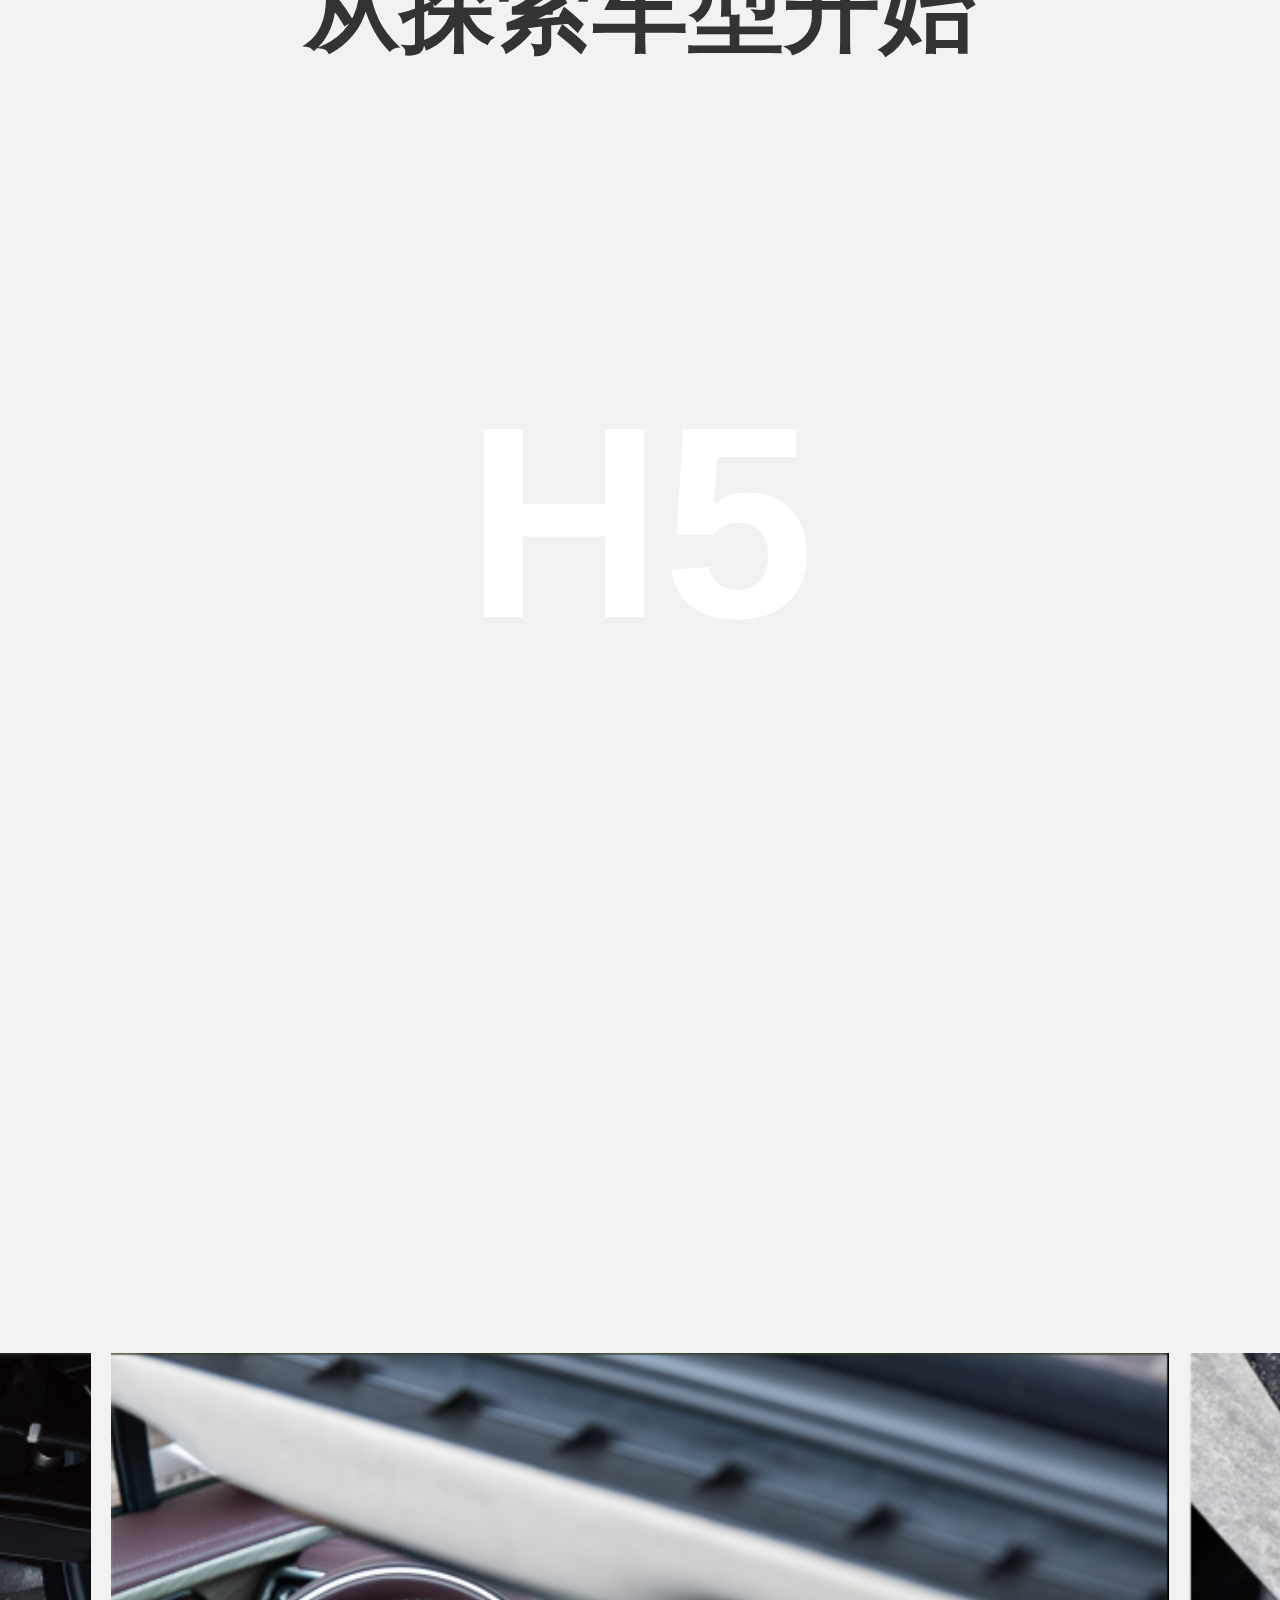
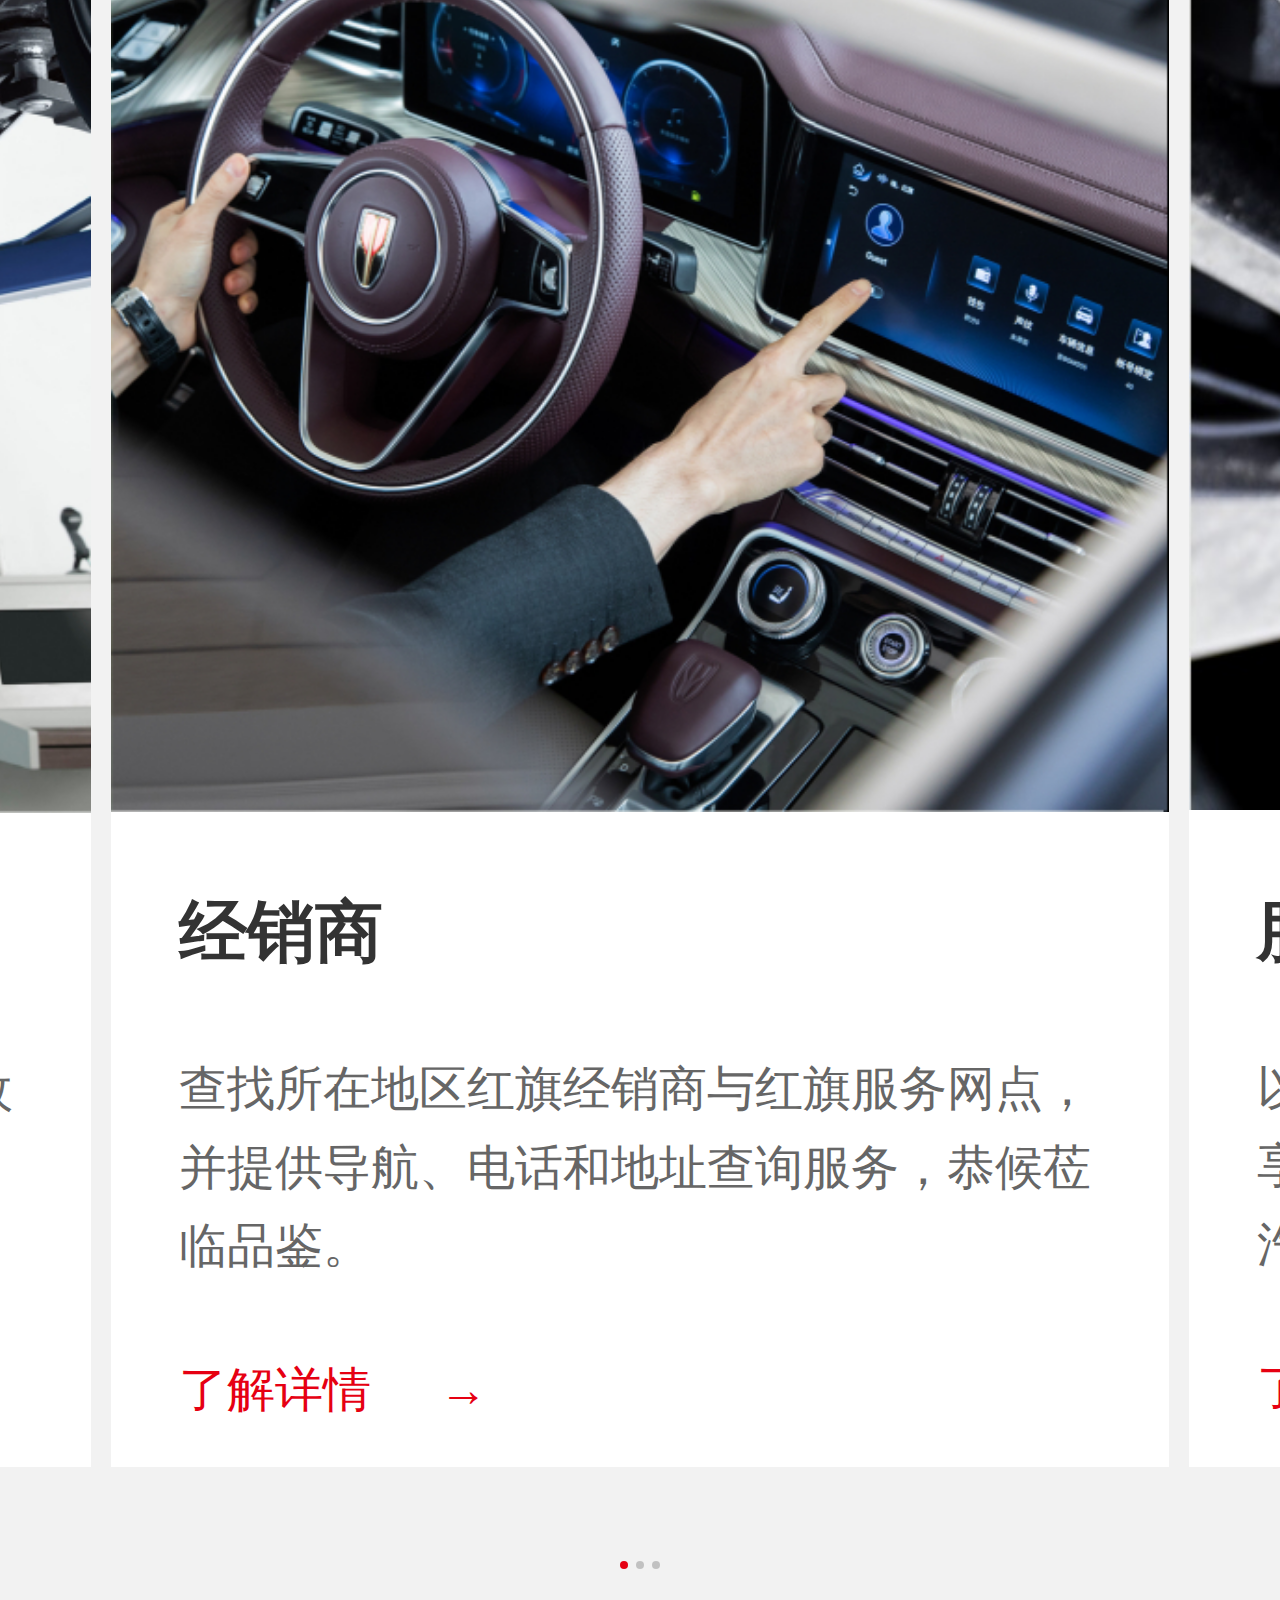
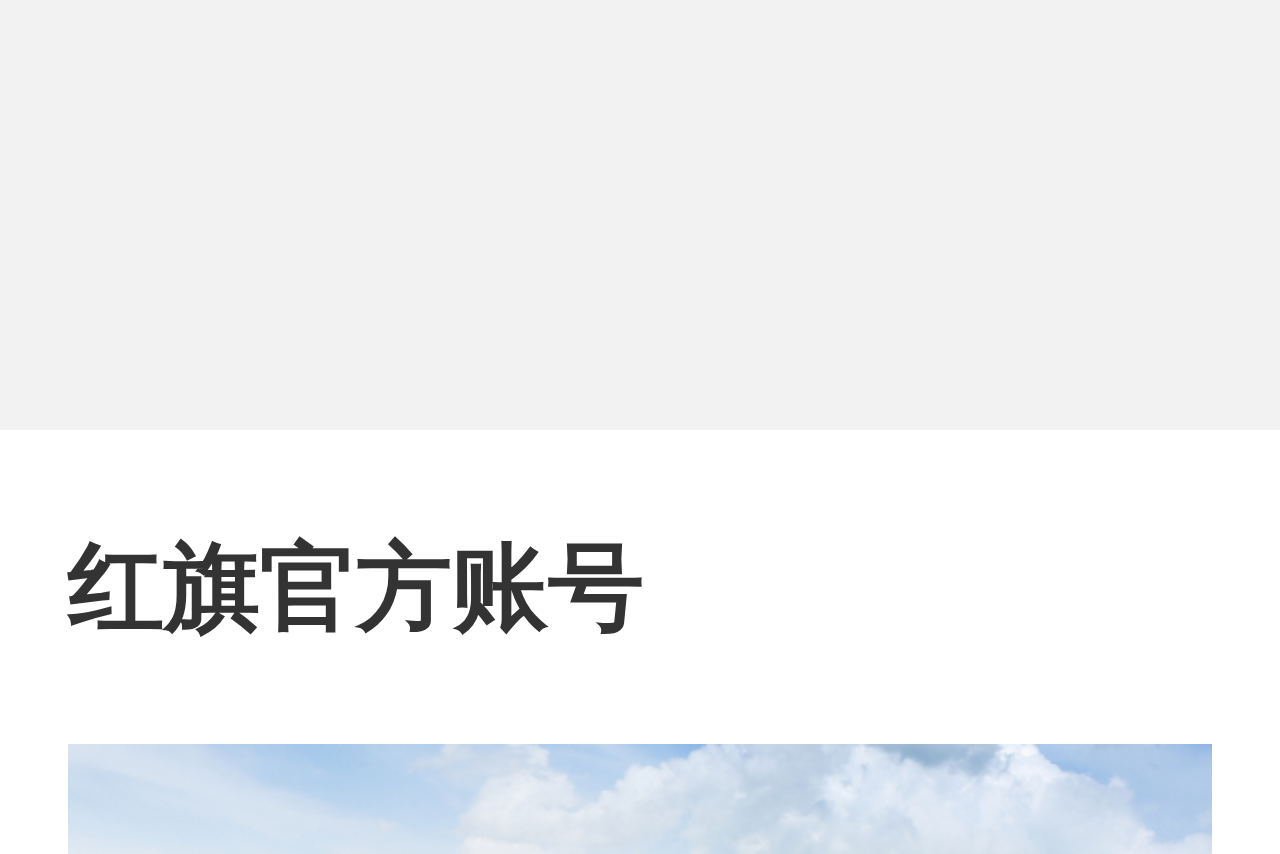
==== commit 2243e701: "'底部'" ====
--- a/首页/index.html
+++ b/首页/index.html
@@ -12,6 +12,7 @@
     <link rel="stylesheet" href="../css/index.css">
     <link rel="stylesheet" href="../css/header.css">
     <link rel="stylesheet" href="../font_lyc/iconfont.css">
+    <link rel="stylesheet" href="../css/footer.css">
     <!-- 引入swiper插件 -->
     <script src="../js/swiper-4.1.6.min.js"></script>
     <link rel="stylesheet" href="../css/swiper-4.1.6.min.css">
@@ -315,7 +316,56 @@
             </ul>
         </div>
     </div>
-    <!--  -->
+    <!-- 底部 -->
+    <div class="footer-warp">
+        <div class="footer_top">
+            <div class="menu_body">
+                <ul>
+                    <li class="menu_body_lis">
+                        <a href="javascript:;">全部车型 <span class="iconfont  icon-arrow-down "></span></a>
+                        <ol class="menu_body_lis_ol" style="display: none;">
+                            <li><a href="javascript:;">H9+</a></li>
+                            <li><a href="javascript:;">E-HS9</a></li>
+                            <li><a href="javascript:;">H9</a></li>
+                            <li><a href="javascript:;">H7</a></li>
+                            <li><a href="javascript:;">H5</a></li>
+                        </ol>
+                    </li>
+                    <li class="menu_body_lis">
+                        <a href="javascript:;">服务支持 <span class="iconfont  icon-arrow-down "></span></a>
+                        <ol class="menu_body_lis_ol" style="display: none;">
+                            <li><a href="javascript:;">服务理念</a></li>
+                            <li><a href="javascript:;">维修与保养</a></li>
+                            <li><a href="javascript:;">经销商查询 </a></li>
+                        </ol>
+                    </li>
+                </ul>
+            </div>
+        </div>
+        <div class="footer_bottom">
+            <img src="../img/hq_logo_white.f5f39566 (1).png" alt="">
+            <div class="contact-container">
+                <p>24小时服务热线</p>
+                <p>4008-171717</p>
+            </div>
+            <div class="footer-icon-container">
+                <img src="../img/下载 (1).png" alt="">
+                <img src="../img/下载 (2).png" alt="">
+                <img src="../img/下载 (3).png" alt="">
+                <img src="../img/下载 (4).png" alt="">
+                <img src="../img/下载 (5).png" alt="">
+            </div>
+            <div class="link-group">
+                <a href="javascript::">网站声明</a>
+                <a href="javascript::">网站声明</a>
+                <a href="javascript::">网站声明</a>
+            </div>
+            <div class="company">
+                <p>© 2020中国第一汽车集团有限公司版权所有</p>
+                <p>吉ICP备17008829号-1</p>
+            </div>
+        </div>
+    </div>
 </body>
 
 <html>
--- a/css/footer.css
+++ b/css/footer.css
@@ -0,0 +1,57 @@
+.footer-warp {
+    display: flex;
+    flex-direction: column;
+    width: 100%;
+    height: 6.67rem;
+    background-color: #333333;
+    font-size: .16rem;
+}
+.footer-warp ol {
+    background-color: #333333;
+}
+.footer-warp .menu_body_lis {
+    border-bottom: 1px solid #444;
+}
+.footer_bottom {
+    flex: 1;
+    width: 100%;
+    padding: .4rem 0;
+    display: flex;
+    align-items: center;
+    flex-direction: column;
+    justify-content: center;
+}
+.footer_bottom img  {
+    margin-bottom: .4rem;
+}
+.contact-container p {
+    text-align: center;
+    color: #999;
+}
+.footer-icon-container {
+    display: flex;
+    align-items: center;
+    justify-content: center;
+    margin: 40px 0;
+}
+.footer-icon-container img {
+    margin: 0 .2rem;
+}
+.link-group {
+    display: flex;
+    align-items: center;
+    justify-content: center;
+    font-size: 12px;
+    border-bottom: 1px solid #999;
+    padding-bottom: 20px;
+}
+.link-group  a {
+    padding: 0 .14rem;
+}
+.company {
+    font-size: 12px;
+    text-align: center;
+    line-height: 26px;
+    margin-top: 40px;
+    color: #999;
+}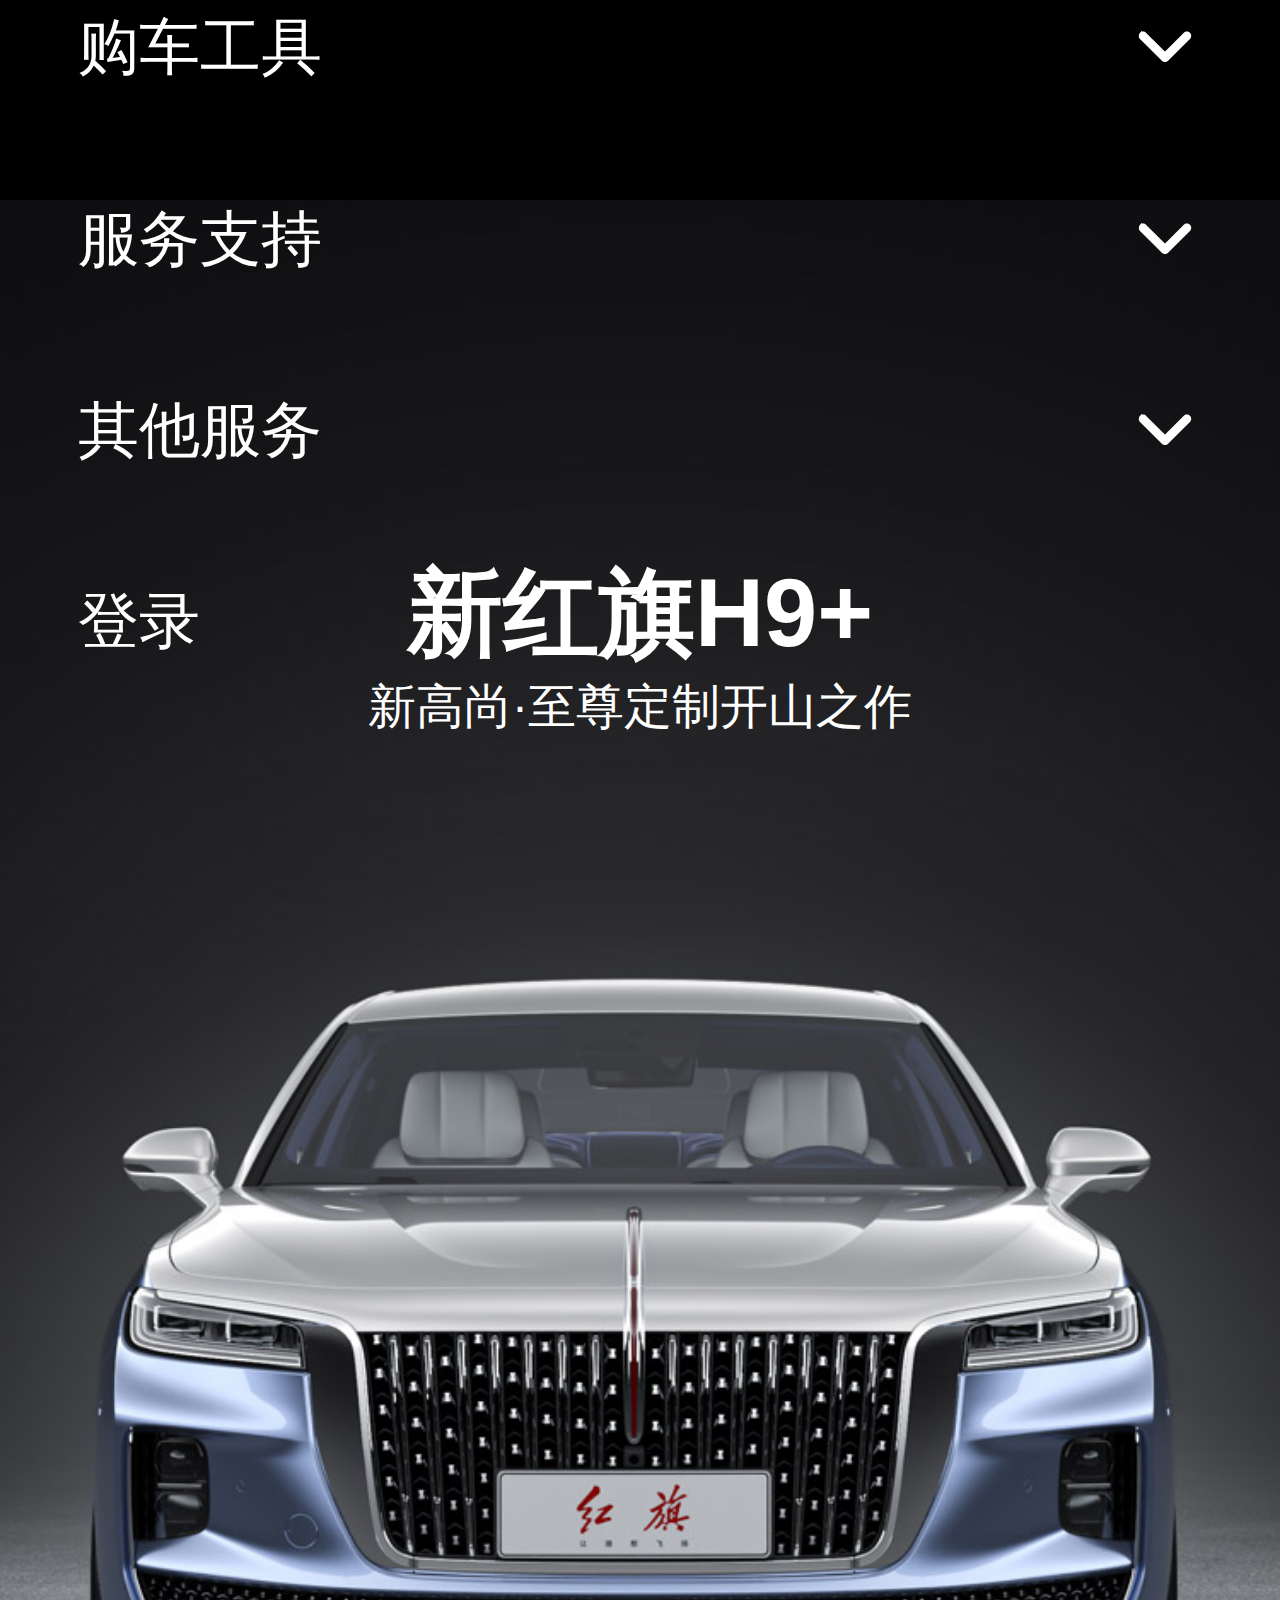
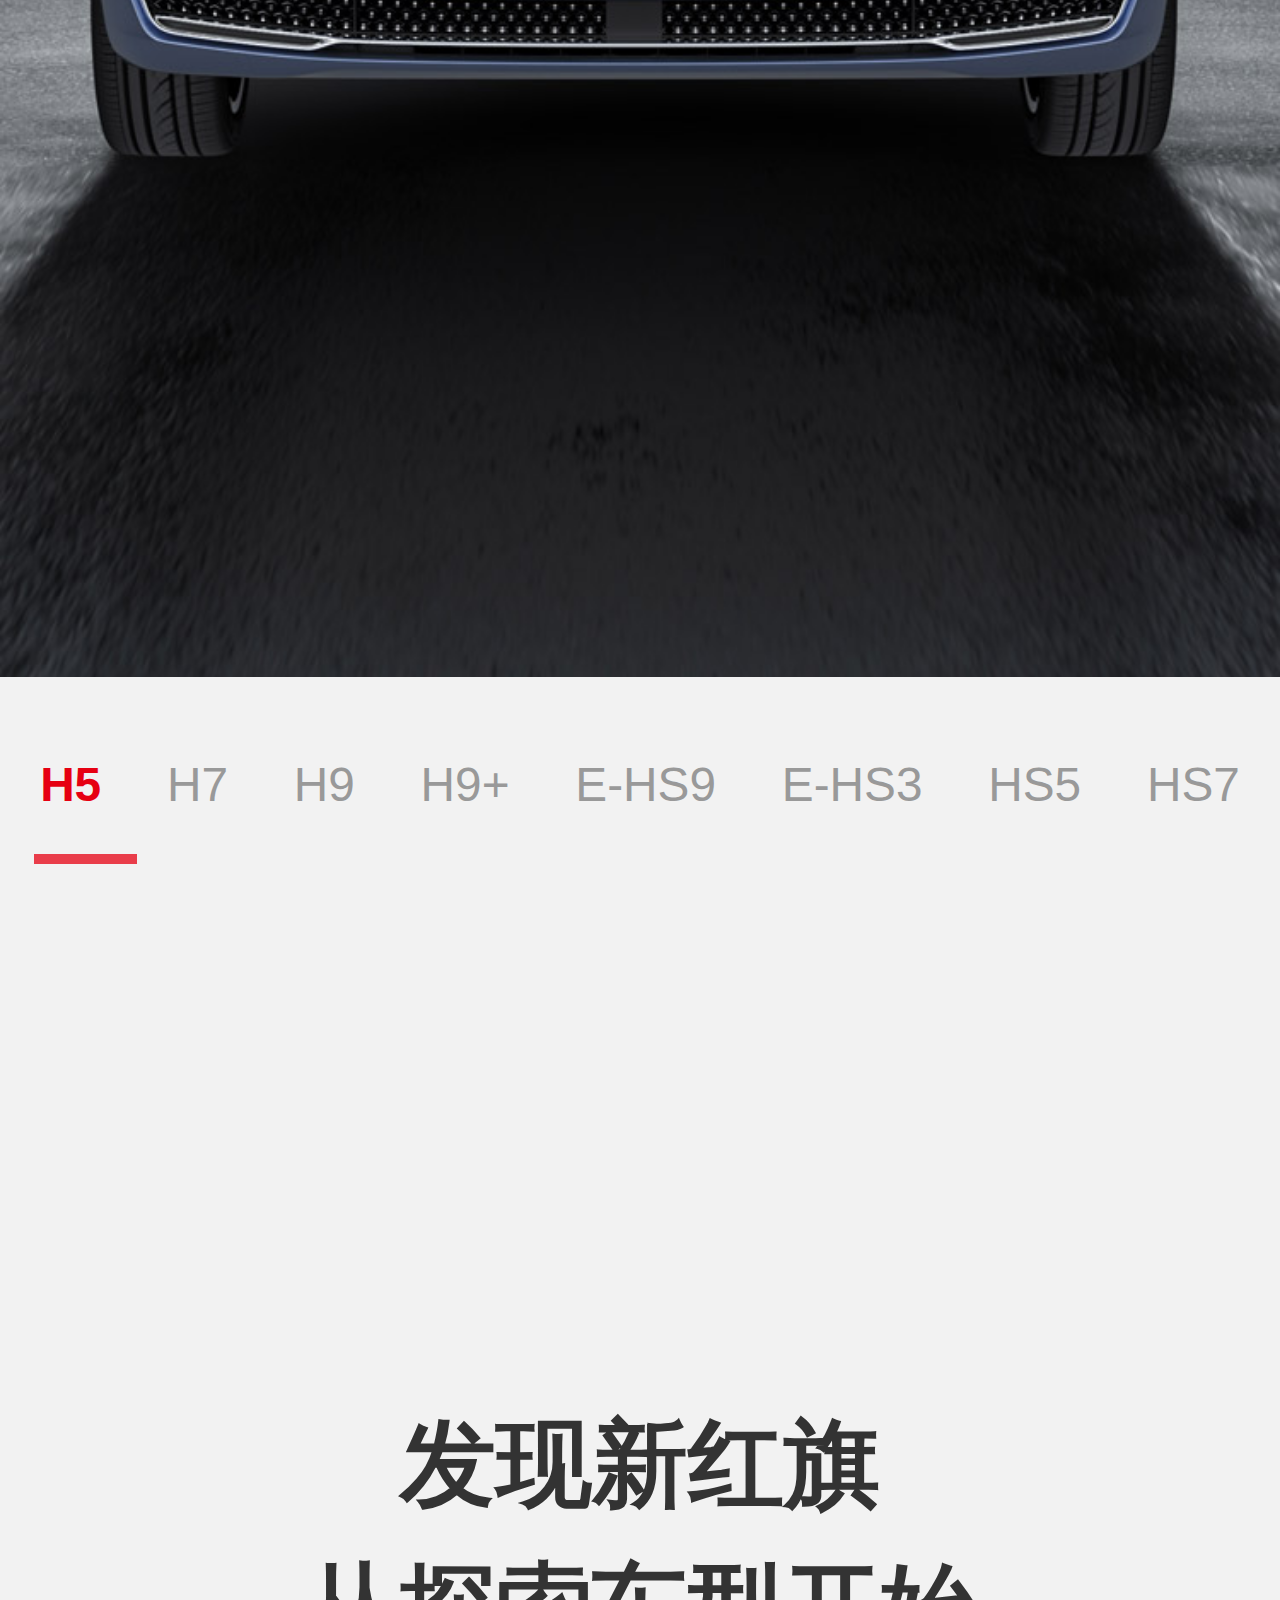
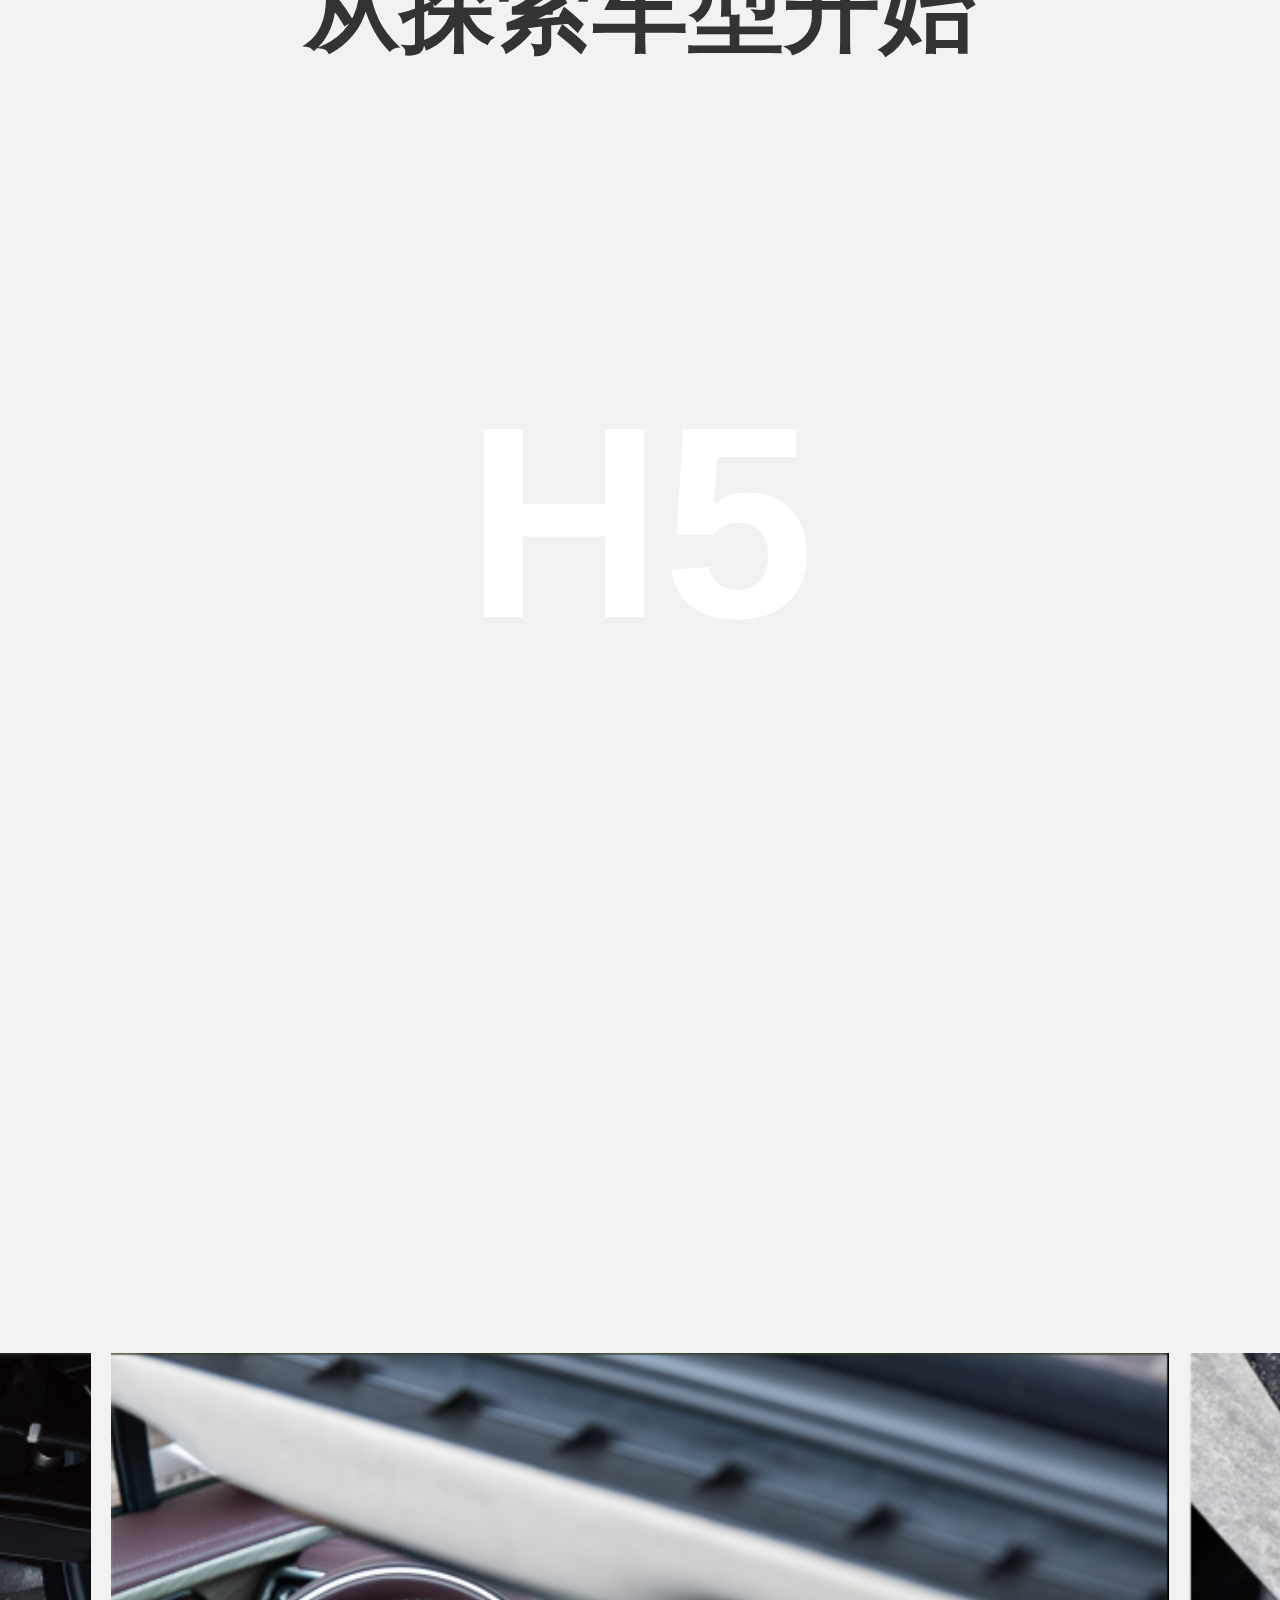
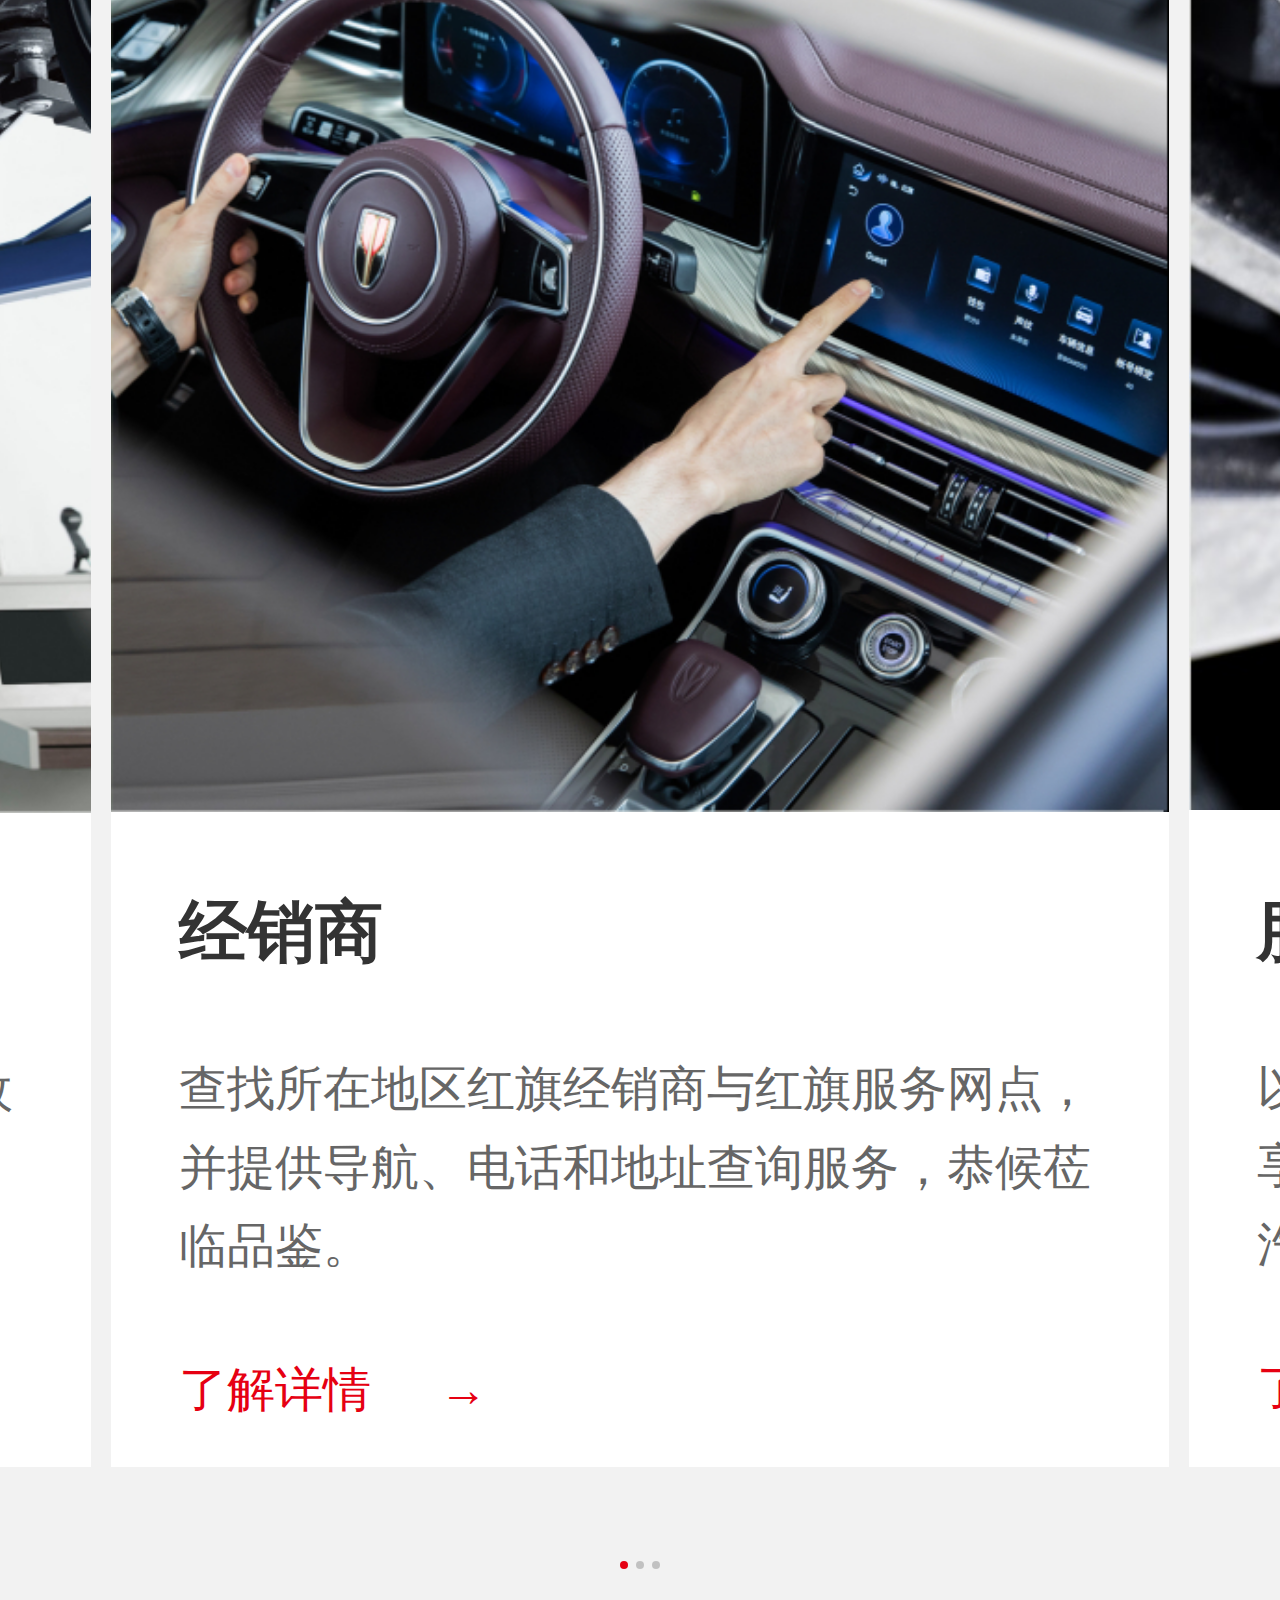
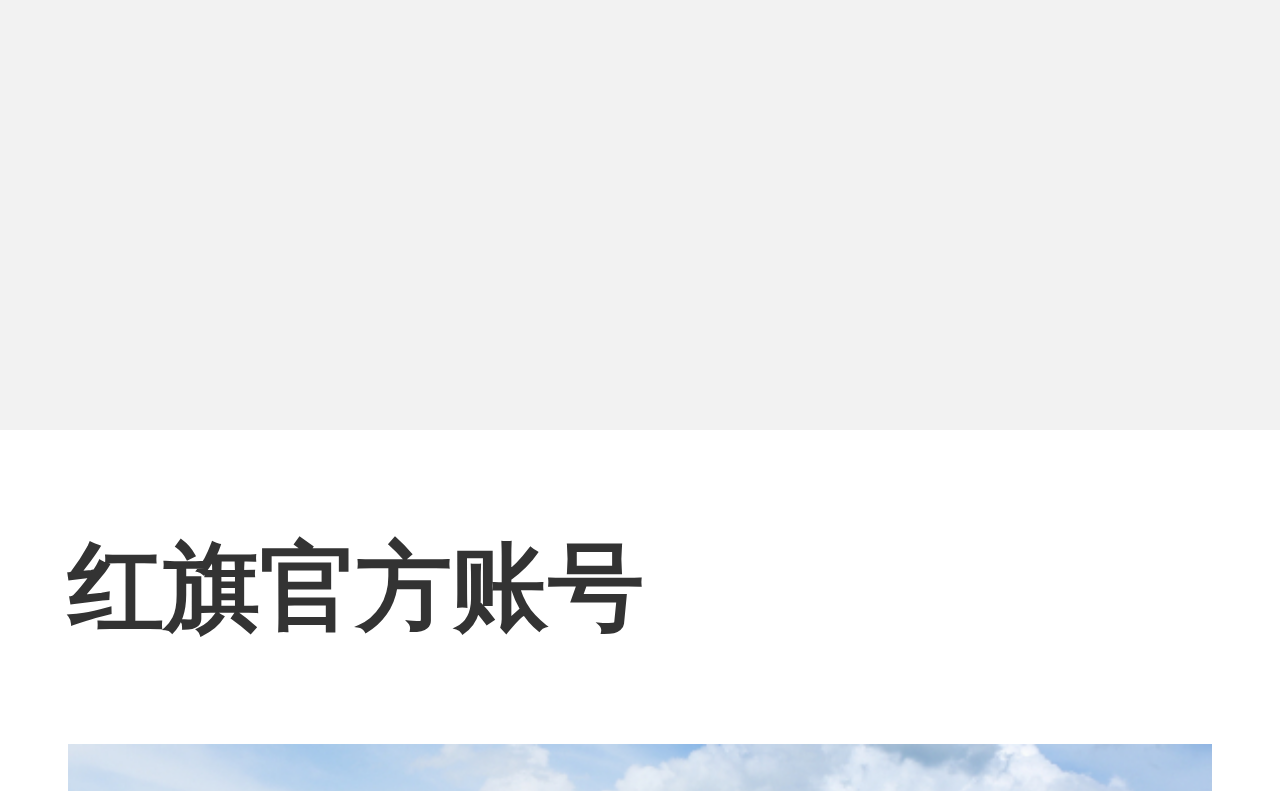
==== commit 5cb43c47: "'链接'" ====
--- a/首页/index.html
+++ b/首页/index.html
@@ -32,30 +32,28 @@
             <ul>
 
                 <li>
-                    <a href="#">首页</a>
+                    <a href="javascript:;">首页</a>
                 </li>
                 <li class="menu_body_lis">
                     <a href="#">车型 <span class="iconfont  icon-arrow-down "></span></a>
                     <ol class="menu_body_lis_ol" style="display: none;">
-                        <li><a href="">H9+</a></li>
-                        <li><a href="">E-HS9</a></li>
-                        <li><a href="">H9</a></li>
-                        <li><a href="">H7</a></li>
-                        <li><a href="">H5</a></li>
+                        <li><a href="../车型/Classes.html">H9+</a></li>
+                        <li><a href="../车型/Classes_H7.html">H7</a></li>
+                        <li><a href="../车型/Classes_L5.html">L5</a></li>
                     </ol>
                 </li>
                 <li class="menu_body_lis">
                     <a href="#">购车工具 <span class="iconfont  icon-arrow-down "></span></a>
                     <ol class="menu_body_lis_ol" style="display: none;">
-                        <li><a href="">预约试驾</a></li>
-                        <li><a href="">购车计算器</a></li>
+                        <li><a href="../购车工具/预约试驾.html">预约试驾</a></li>
+                        <li><a href="../购车工具/购车计算器.html">购车计算器</a></li>
                     </ol>
                 </li>
                 <li class="menu_body_lis">
                     <a href="#">服务支持 <span class="iconfont  icon-arrow-down "></span></a>
                     <ol class="menu_body_lis_ol" style="display: none;">
-                        <li><a href="">服务理念</a></li>
-                        <li><a href="">维修与保养</a></li>
+                        <li><a href="../服务支持/服务理念.html">服务理念</a></li>
+                        <li><a href="../服务支持/维修与保养.html">维修与保养</a></li>
                         <li><a href="">经销商查询 </a></li>
                     </ol>
                 </li>
@@ -324,19 +322,17 @@
                     <li class="menu_body_lis">
                         <a href="javascript:;">全部车型 <span class="iconfont  icon-arrow-down "></span></a>
                         <ol class="menu_body_lis_ol" style="display: none;">
-                            <li><a href="javascript:;">H9+</a></li>
-                            <li><a href="javascript:;">E-HS9</a></li>
-                            <li><a href="javascript:;">H9</a></li>
-                            <li><a href="javascript:;">H7</a></li>
-                            <li><a href="javascript:;">H5</a></li>
+                            <li><a href="../车型/Classes.html">H9+</a></li>
+                            <li><a href="../车型/Classes_H7.html">H7</a></li>
+                            <li><a href="../车型/Classes_L5.html">L5</a></li>
                         </ol>
                     </li>
                     <li class="menu_body_lis">
                         <a href="javascript:;">服务支持 <span class="iconfont  icon-arrow-down "></span></a>
                         <ol class="menu_body_lis_ol" style="display: none;">
                             <li><a href="javascript:;">服务理念</a></li>
-                            <li><a href="javascript:;">维修与保养</a></li>
-                            <li><a href="javascript:;">经销商查询 </a></li>
+                            <li><a href="../服务支持/维修与保养.html">维修与保养</a></li>
+                            <li><a href="">经销商查询 </a></li>
                         </ol>
                     </li>
                 </ul>
--- a/css/footer.css
+++ b/css/footer.css
@@ -2,7 +2,6 @@
     display: flex;
     flex-direction: column;
     width: 100%;
-    height: 6.67rem;
     background-color: #333333;
     font-size: .16rem;
 }
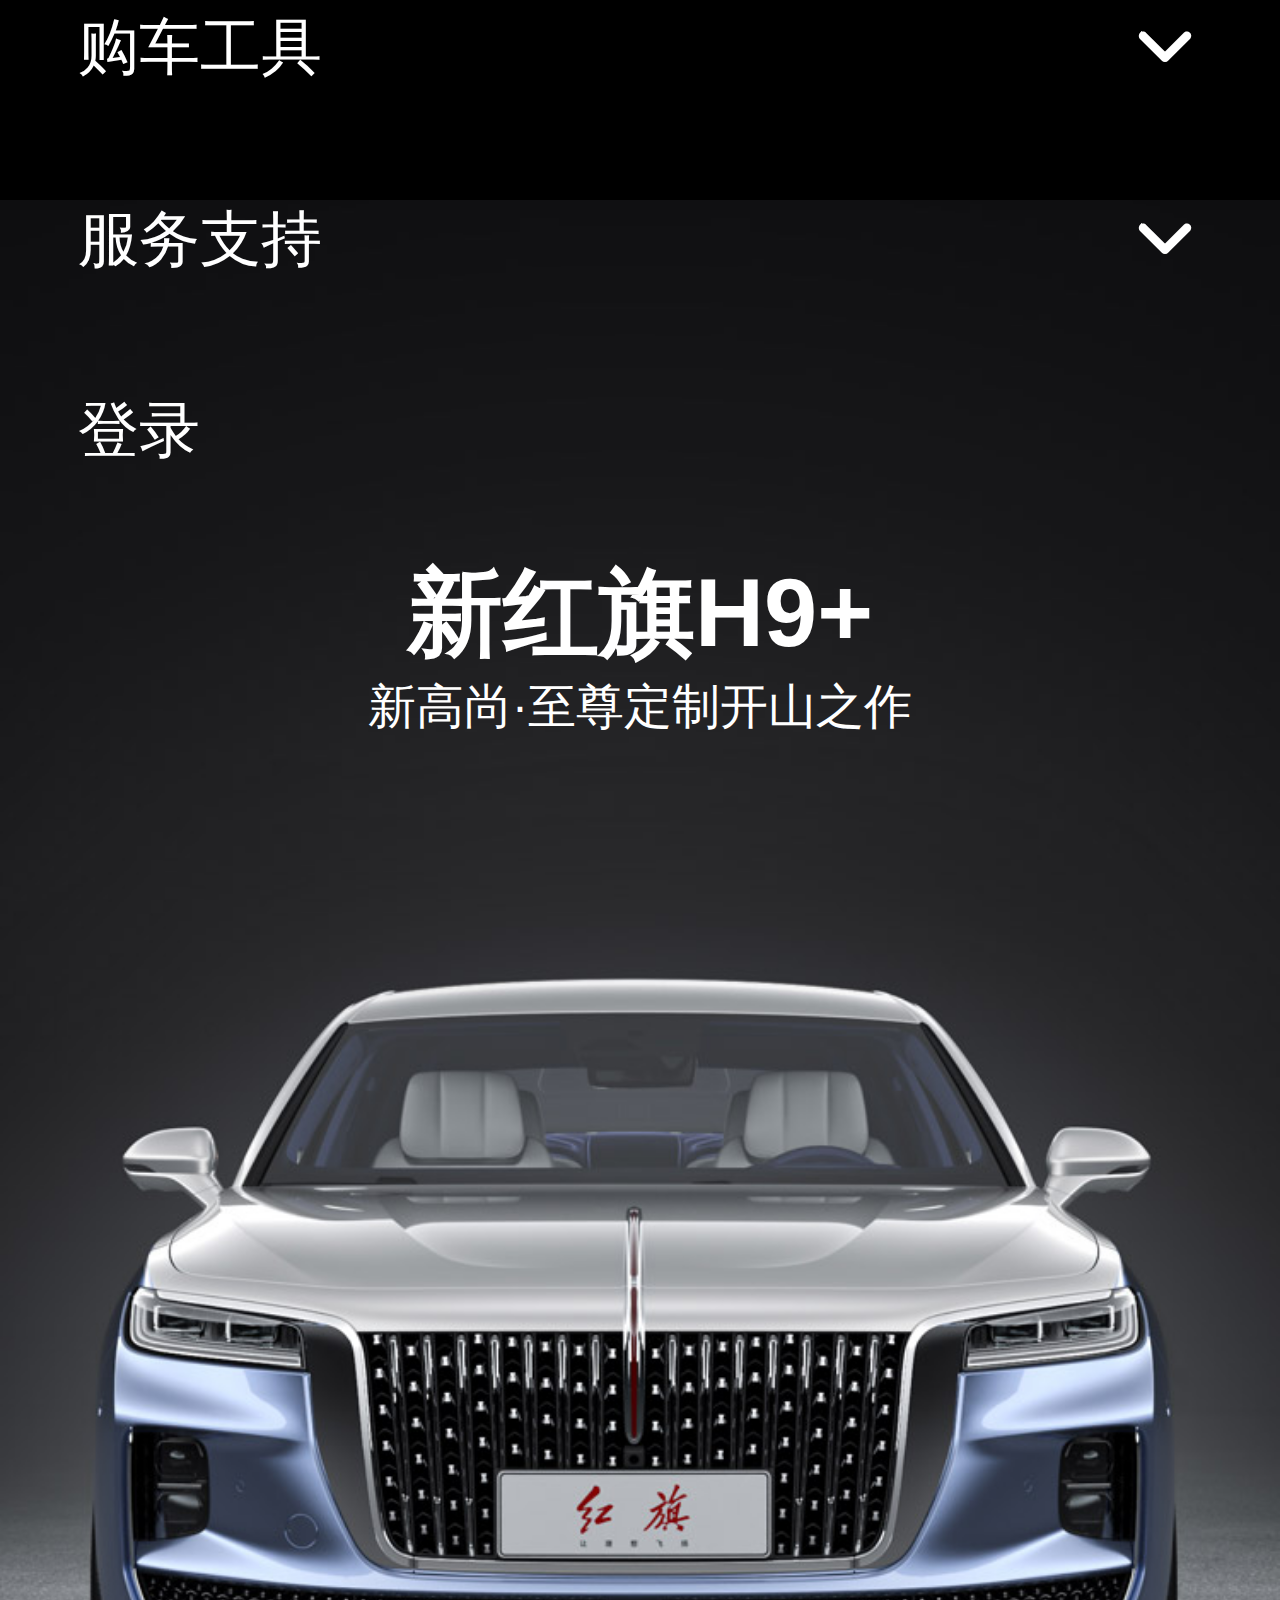
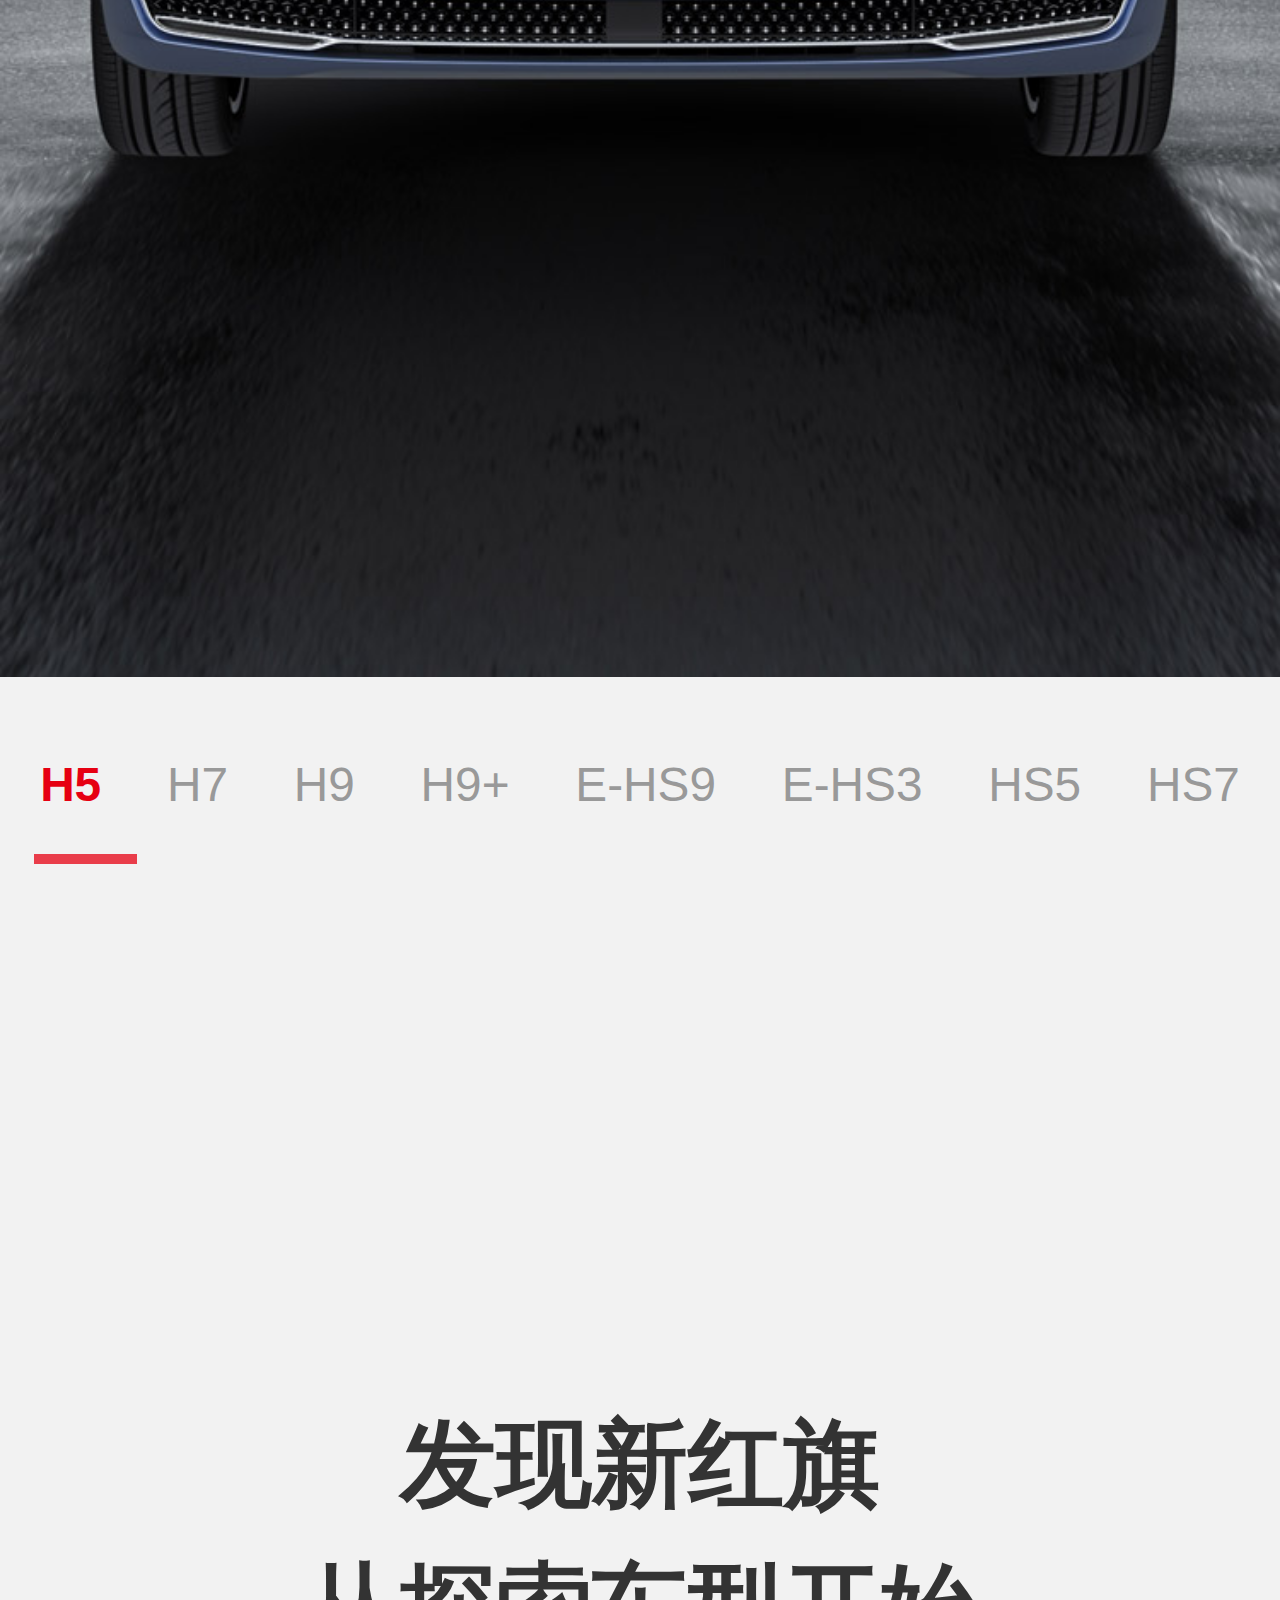
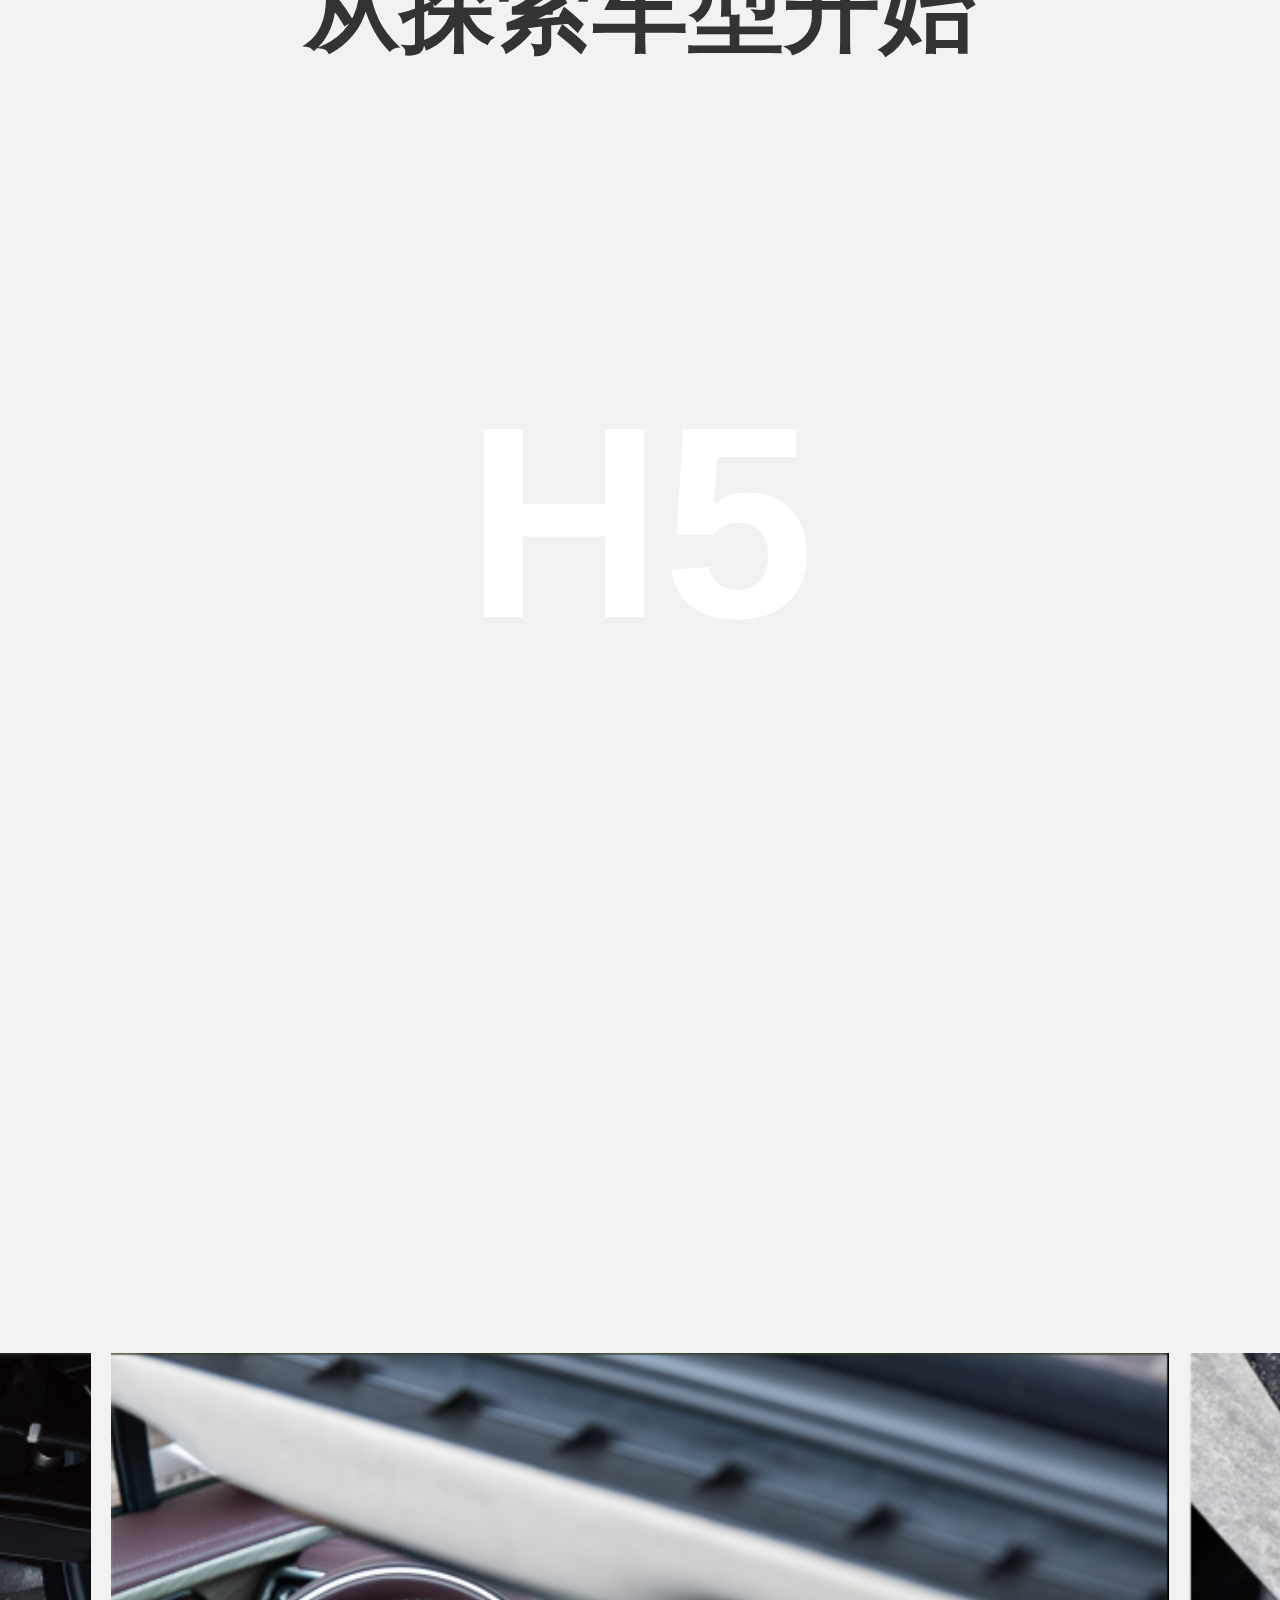
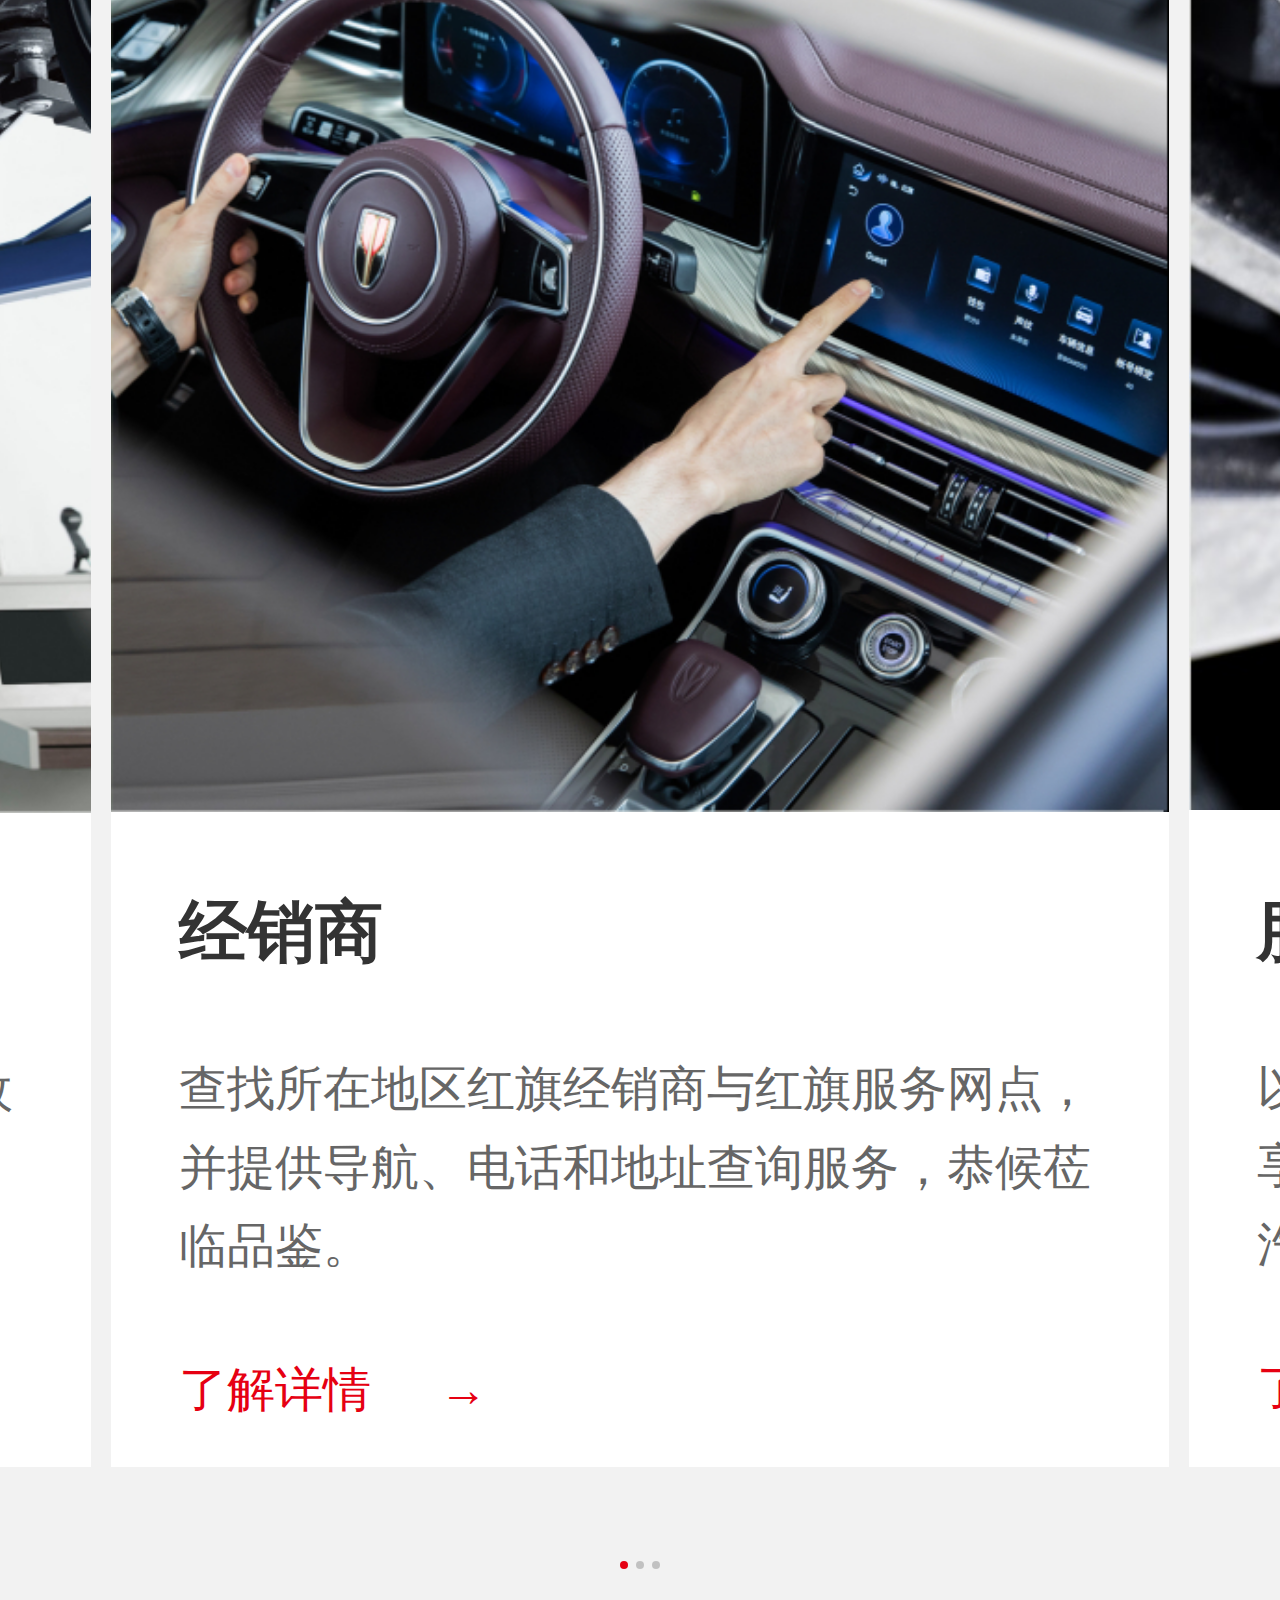
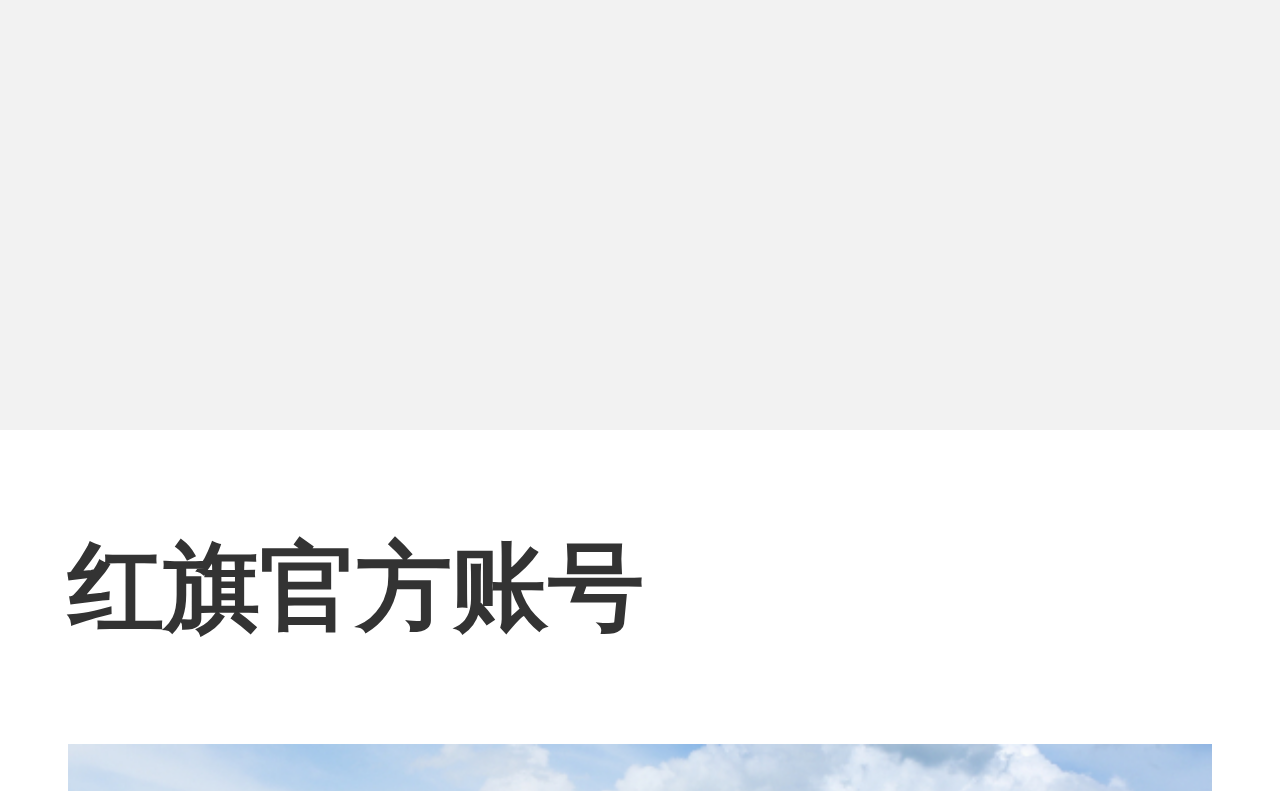
==== commit 796b60ca: "'1654616415'" ====
--- a/首页/index.html
+++ b/首页/index.html
@@ -55,14 +55,6 @@
                         <li><a href="../服务支持/服务理念.html">服务理念</a></li>
                         <li><a href="../服务支持/维修与保养.html">维修与保养</a></li>
                         <li><a href="">经销商查询 </a></li>
-                    </ol>
-                </li>
-                <li class="menu_body_lis">
-                    <a href="#">其他服务 <span class="iconfont  icon-arrow-down "></span></a>
-                    <ol class="menu_body_lis_ol" style="display: none;">
-                        <li><a href="">品牌资讯 </a></li>
-                        <li><a href="">预定购车 </a></li>
-                        <li><a href="">精品商城 </a></li>
                     </ol>
                 </li>
                 <li>
@@ -330,9 +322,9 @@
                     <li class="menu_body_lis">
                         <a href="javascript:;">服务支持 <span class="iconfont  icon-arrow-down "></span></a>
                         <ol class="menu_body_lis_ol" style="display: none;">
-                            <li><a href="javascript:;">服务理念</a></li>
+                            <li><a href="../服务支持/服务理念.html">服务理念</a></li>
                             <li><a href="../服务支持/维修与保养.html">维修与保养</a></li>
-                            <li><a href="">经销商查询 </a></li>
+                            <li><a href="javascript:;">经销商查询 </a></li>
                         </ol>
                     </li>
                 </ul>
